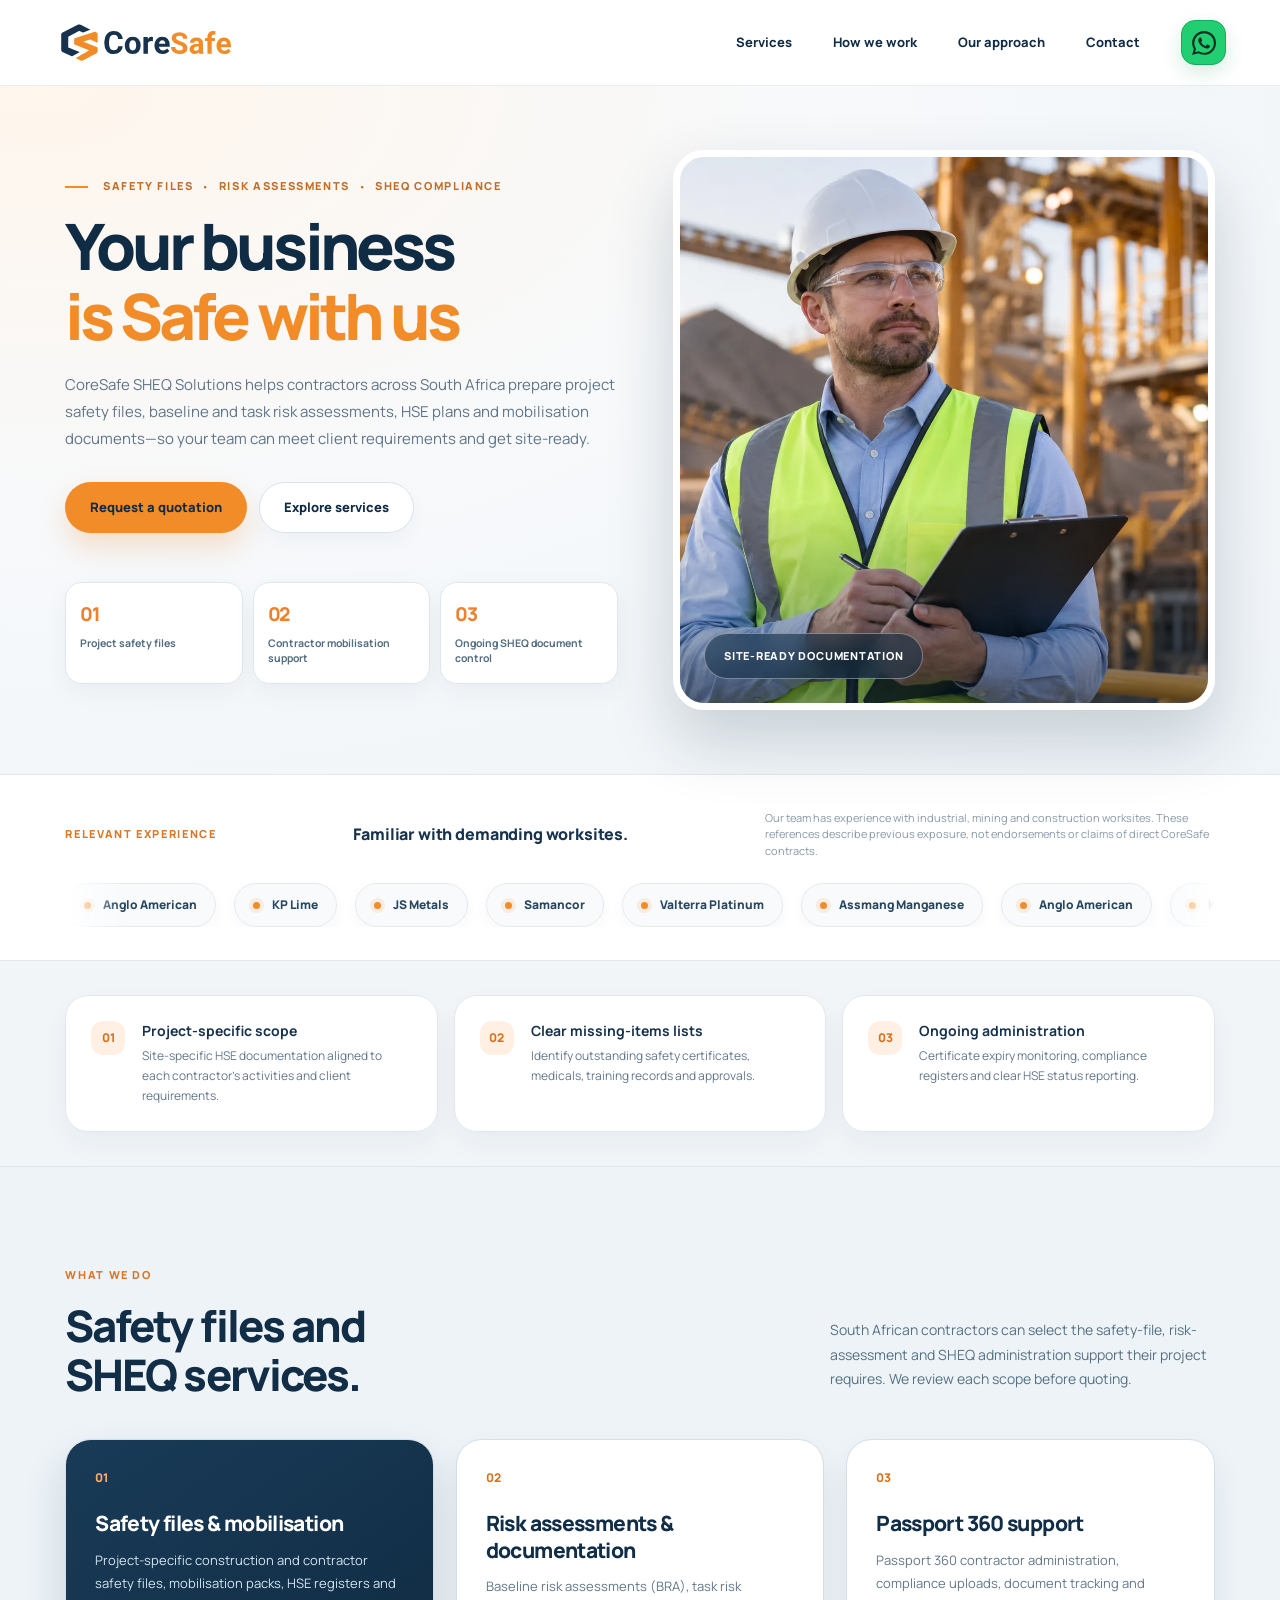
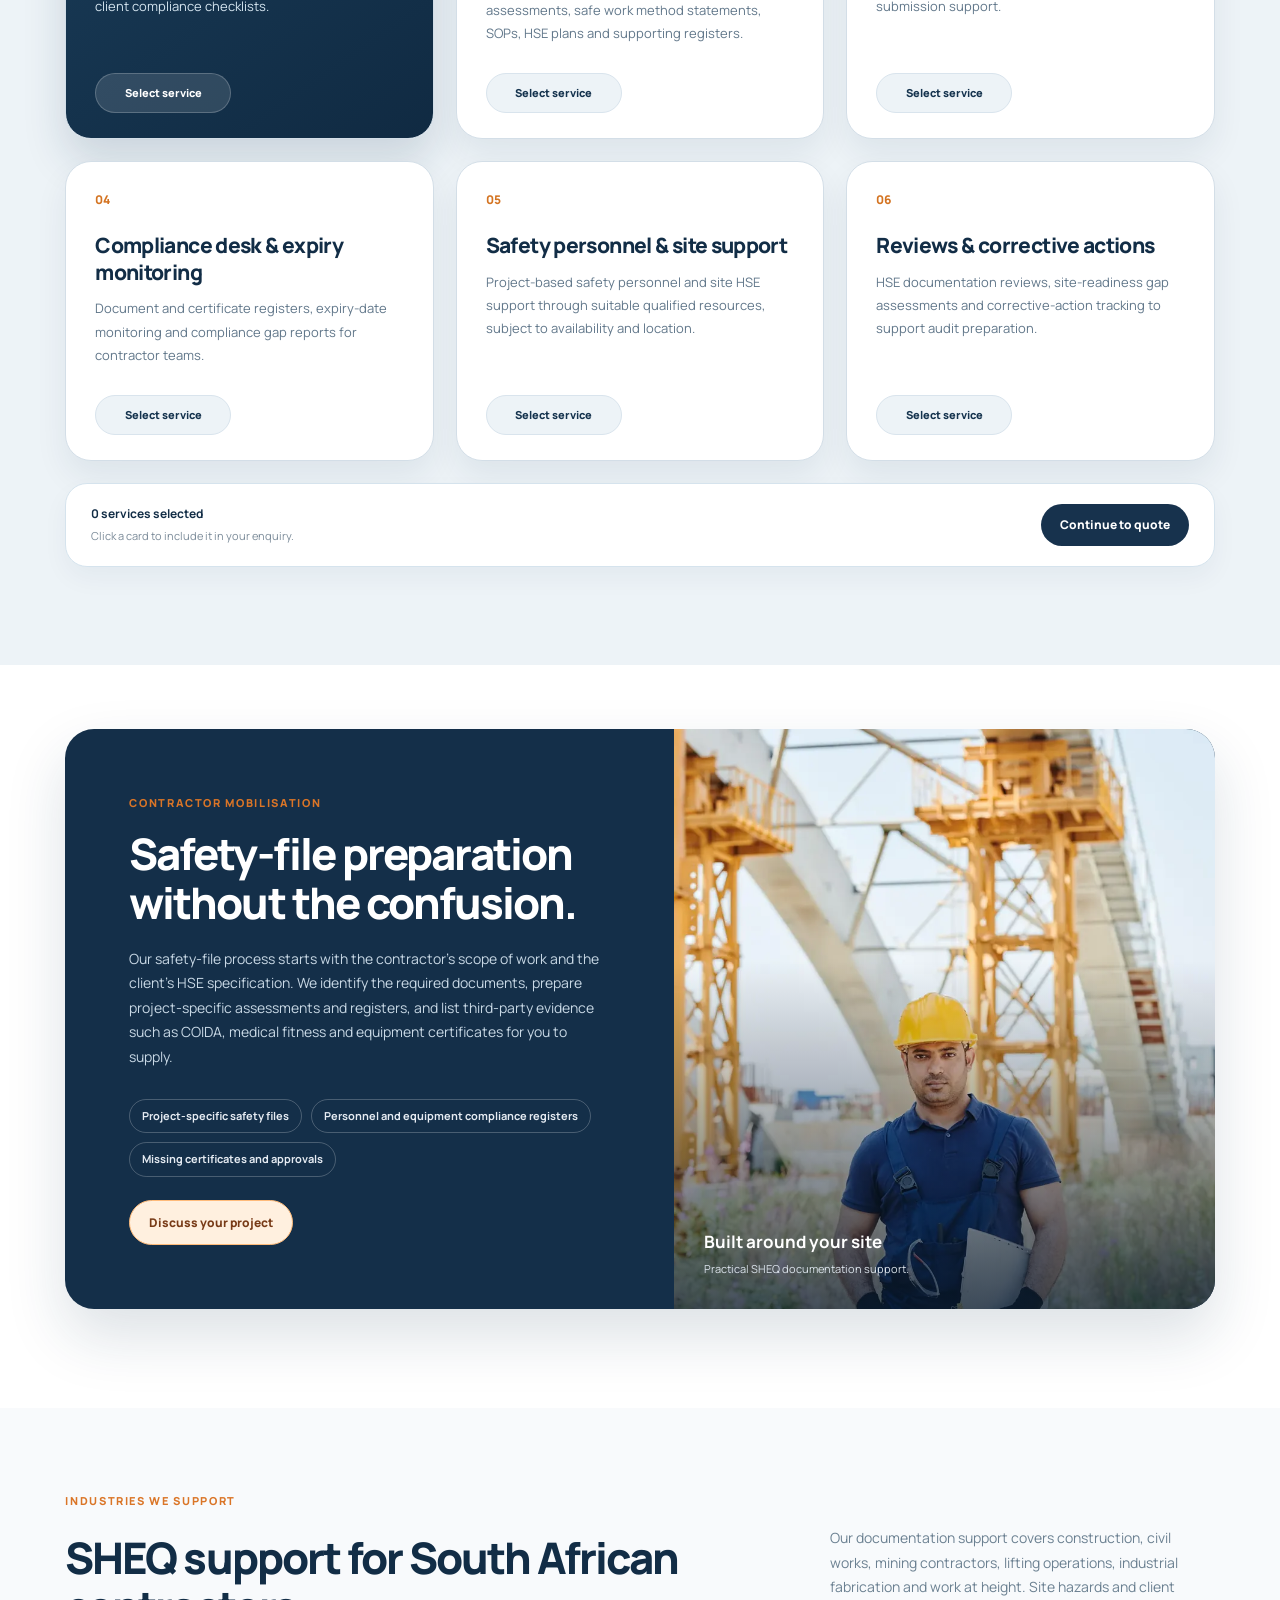
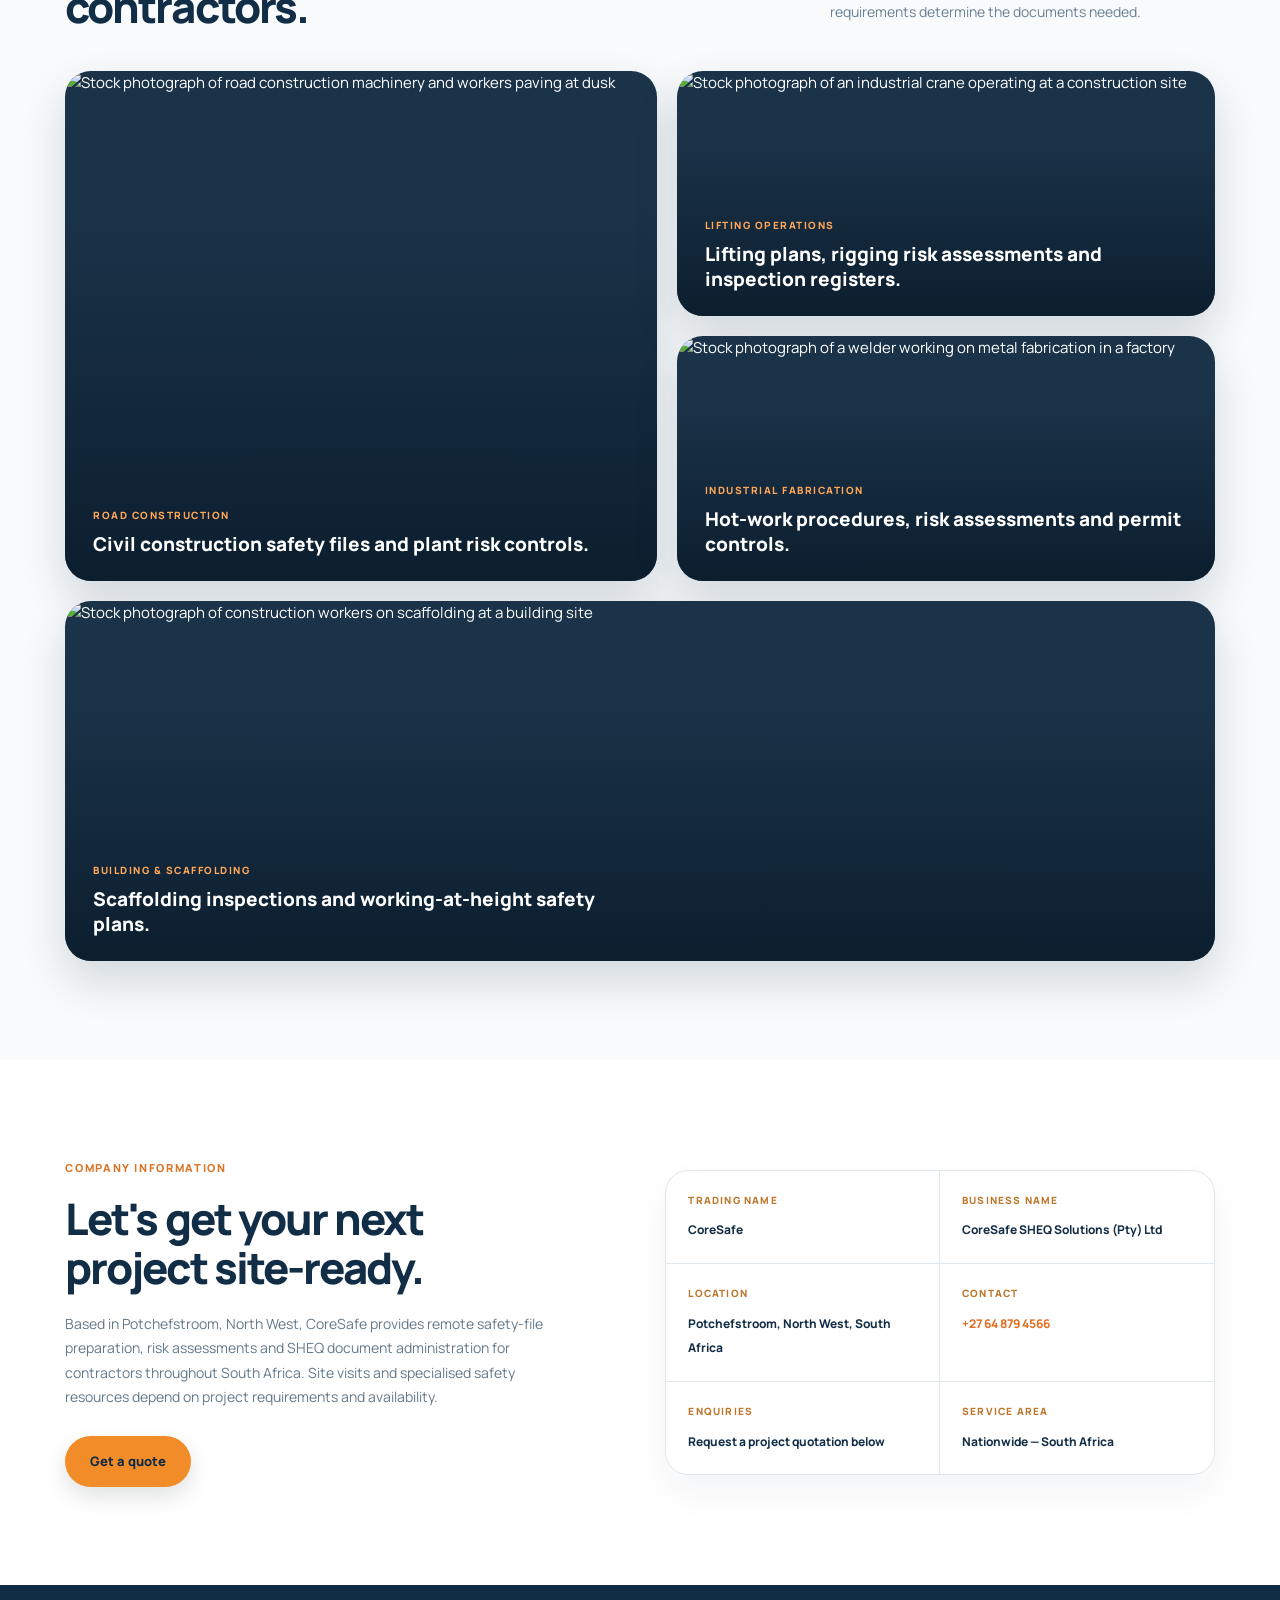
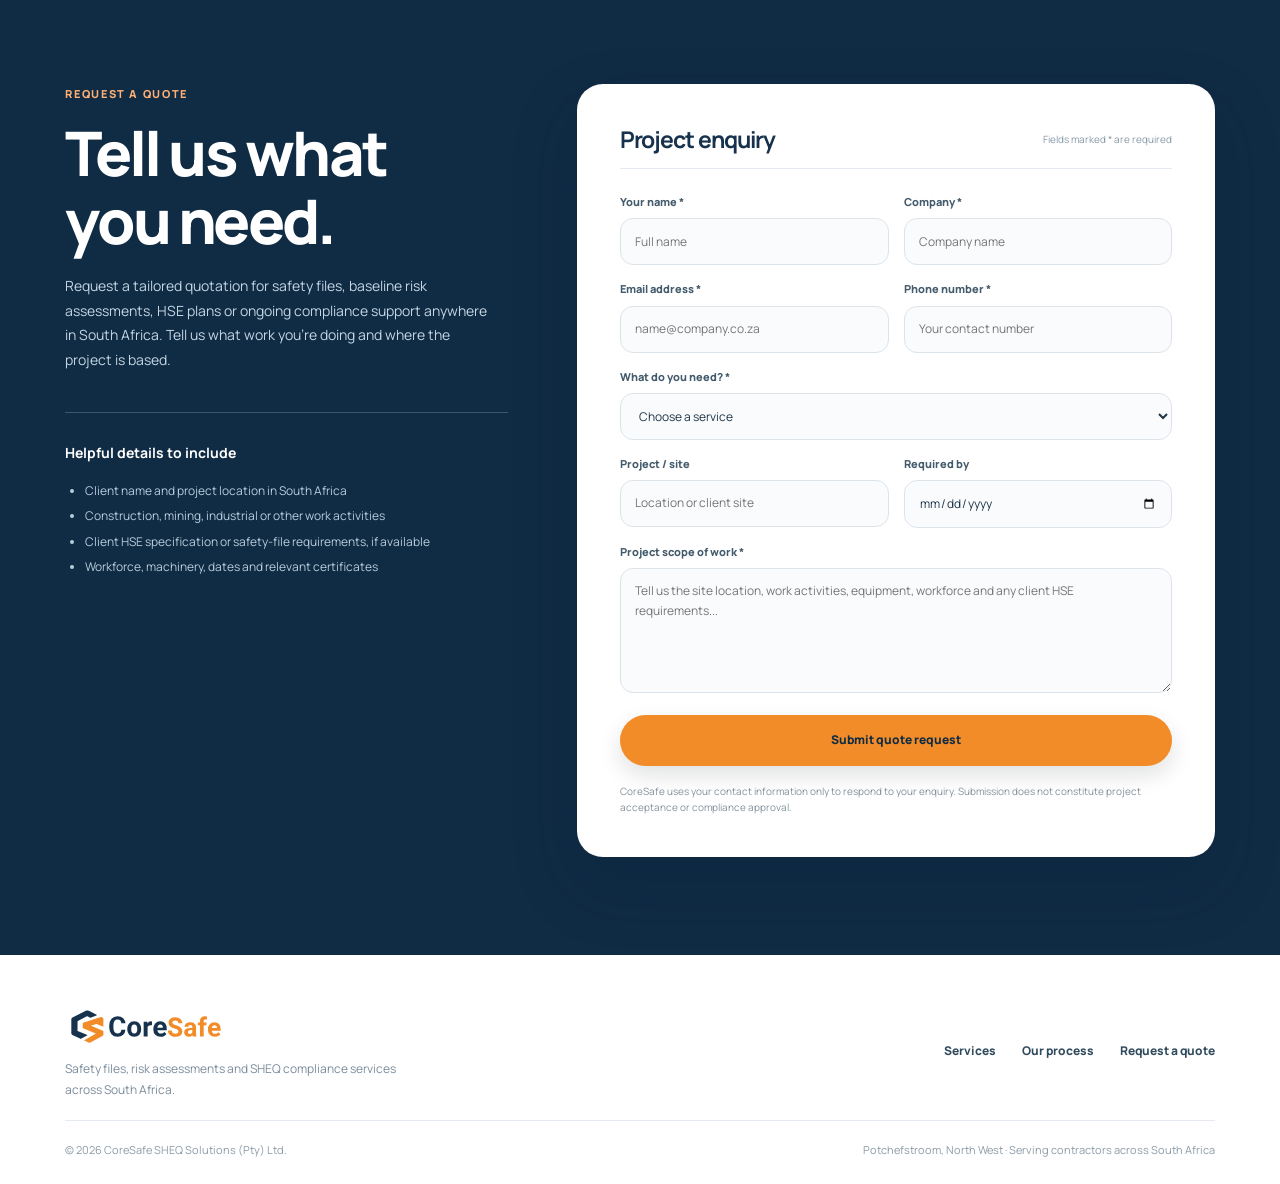
==== CoreSafe_V18_Standalone_Preview.html @ 03adc2f3 "Add files via upload" ====
<!DOCTYPE html>

<html lang="en-ZA">
<head>
<meta charset="utf-8"/>
<meta content="width=device-width,initial-scale=1" name="viewport"/>
<meta content="#112d47" name="theme-color"/>
<meta content="CoreSafe SHEQ Solutions provides safety files, risk assessments, HSE plans, contractor mobilisation and document compliance support across South Africa. Request a quote." name="description"/>
<meta content="website" property="og:type"/>
<meta content="Safety Files &amp; SHEQ Compliance South Africa | CoreSafe" property="og:title"/>
<meta content="Project safety files, risk assessments, method statements and ongoing SHEQ compliance administration for contractors across South Africa." property="og:description"/>
<meta content="https://coresafesa.netlify.app/assets/site-inspection.webp" property="og:image"/>
<title>Safety Files &amp; SHEQ Compliance South Africa | CoreSafe</title>
<link href="https://coresafesa.netlify.app/" rel="canonical"/>
<meta content="index, follow, max-image-preview:large" name="robots"/>
<meta content="https://coresafesa.netlify.app/" property="og:url"/>
<meta content="CoreSafe SHEQ Solutions" property="og:site_name"/>
<meta content="summary_large_image" name="twitter:card"/>
<script type="application/ld+json">{"@context":"https://schema.org","@type":"ProfessionalService","@id":"https://coresafesa.netlify.app/#business","name":"CoreSafe SHEQ Solutions (Pty) Ltd","alternateName":"CoreSafe","url":"https://coresafesa.netlify.app/","image":"https://coresafesa.netlify.app/assets/site-inspection.webp","logo":"https://coresafesa.netlify.app/assets/coresafe-logo.svg","telephone":"+27 64 879 4566","description":"South African SHEQ consultancy supporting contractors with project safety files, baseline and task risk assessments, HSE plans, mobilisation documents and ongoing compliance administration.","address":{"@type":"PostalAddress","addressLocality":"Potchefstroom","addressRegion":"North West","addressCountry":"ZA"},"areaServed":{"@type":"Country","name":"South Africa"},"hasOfferCatalog":{"@type":"OfferCatalog","name":"Safety and SHEQ support services","itemListElement":[{"@type":"OfferCatalog","name":"Project safety files and contractor mobilisation"},{"@type":"OfferCatalog","name":"Baseline and task risk assessments and SHEQ documentation"},{"@type":"OfferCatalog","name":"Passport 360 contractor administration"},{"@type":"OfferCatalog","name":"Compliance registers and certificate expiry monitoring"},{"@type":"OfferCatalog","name":"Safety personnel and site support subject to availability"},{"@type":"OfferCatalog","name":"HSE reviews and corrective-action support"}]}}</script>
<link href="[data-uri]" rel="icon"/>
<link href="https://fonts.googleapis.com" rel="preconnect"/>
<link crossorigin="" href="https://fonts.gstatic.com" rel="preconnect"/>
<link href="https://fonts.googleapis.com/css2?family=Manrope:wght@400;500;600;700;800&amp;display=swap" rel="stylesheet"/>
<link as="image" href="[data-uri]" rel="preload" type="image/webp"/>
<style>:root{--navy:#17324d;--deep:#102b44;--ink:#122d46;--orange:#f28c28;--bright:#ff9f45;--light:#f5f7f9;--border:#e0e7ed;--muted:#63778b;--white:#fff;--green:#1bc66e;--radius:18px;--shadow:0 16px 38px rgba(16,43,68,.07)}
*{box-sizing:border-box}html{scroll-behavior:smooth;scroll-padding-top:90px}body{margin:0;background:#eef2f5;color:var(--ink);font:400 15px/1.65 'Manrope','Segoe UI',Arial,sans-serif;-webkit-font-smoothing:antialiased}button,input,select,textarea{font:inherit}a{color:inherit;text-decoration:none}button{cursor:pointer}img{max-width:100%;display:block}h1,h2,h3,p{margin-top:0}h1,h2,h3{letter-spacing:-.045em;line-height:1.13}h2{font-size:clamp(2rem,3.4vw,3.55rem);font-weight:800}p{line-height:1.75}.page-progress{height:3px;background:var(--orange);position:fixed;left:0;top:0;width:0;z-index:300}.skip-link{position:absolute;left:-300px;top:5px;z-index:200;background:white;padding:12px}.skip-link:focus{left:10px}.site-shell{width:min(100%,1690px);margin:auto;background:#fff;min-height:100vh;box-shadow:0 10px 60px #19374a10;overflow:hidden}.topbar{min-height:94px;padding:0 clamp(22px,4.2vw,78px);display:flex;align-items:center;justify-content:space-between;gap:36px;background:#fff;border-bottom:1px solid #e7edf1;position:sticky;top:0;z-index:90;transition:box-shadow .25s}.topbar.scrolled{box-shadow:0 7px 24px #132c3a12}.brand{flex:none;display:inline-flex;align-items:center}.brand img{width:199px;height:auto;max-height:56px;object-fit:contain}.main-nav{display:flex;align-items:center;gap:clamp(16px,2.1vw,36px)}.main-nav>a{font-size:13px;font-weight:750;transition:color .2s;white-space:nowrap}.main-nav>a:not(.nav-quote):not(.nav-whatsapp):hover{color:#dc731d}.main-nav .nav-whatsapp{color:#147f4c}.main-nav .nav-quote{background:var(--deep);color:#fff;padding:12px 18px;border-radius:9px}.main-nav .nav-quote:hover{background:#234963}.nav-toggle{display:none;border:1px solid var(--border);background:#f9fafb;border-radius:9px;width:44px;height:42px;padding:10px;align-items:center;flex-direction:column;justify-content:center;gap:5px}.nav-toggle span{width:20px;height:2px;border-radius:2px;background:var(--deep)}.nav-toggle:focus-visible,.service-card:focus-visible,.photo-card:focus-visible,.button:focus-visible,a:focus-visible{outline:3px solid #ef9a4a;outline-offset:4px}
.eyebrow{font-size:11px;letter-spacing:.15em;text-transform:uppercase;font-weight:800;color:#da7527;margin-bottom:16px}.eyebrow.light{color:#ffb075}.eyebrow .dash{display:inline-block;width:23px;height:2px;background:var(--orange);vertical-align:middle;margin-right:11px}.eyebrow b{font-size:9px;margin:0 5px}.hero{min-height:590px;position:relative;display:flex;align-items:stretch;background:var(--deep);isolation:isolate;overflow:hidden}.hero-photo{position:absolute;inset:0 0 0 39%;background:url('[data-uri]') center 43%/cover no-repeat;z-index:-3;transform:scale(1.035);animation:heroScale 1.3s ease both}.hero-layer{position:absolute;inset:0;z-index:-2;background:linear-gradient(90deg,#0e293f 0%,#0e293f 27%,rgba(15,44,67,.94) 45%,rgba(16,43,68,.60) 65%,rgba(11,31,48,.07) 100%),linear-gradient(0deg,rgba(5,21,34,.34),transparent 38%)}.hero-body{width:min(100%,1500px);padding:clamp(65px,7.5vw,118px) clamp(26px,5.1vw,86px) 56px;position:relative;z-index:1;color:#fff}.hero h1{font-size:clamp(3.1rem,5.15vw,5.9rem);font-weight:800;letter-spacing:-.055em;max-width:900px;line-height:1.09;margin:0 0 21px}.hero h1 em{font-style:normal;color:#ffa454}.hero-description{font-size:clamp(14px,1.12vw,17px);max-width:575px;color:#d9e3ec;line-height:1.8;margin-bottom:28px}.hero-actions{display:flex;flex-wrap:wrap;gap:12px}.button{display:inline-flex;justify-content:center;align-items:center;gap:20px;border-radius:9px;font-size:13px;font-weight:800;min-height:49px;padding:12px 23px;border:1px solid transparent;line-height:1.3;transition:transform .25s,background .25s,box-shadow .25s}.button:hover{transform:translateY(-2px)}.button.orange{background:var(--orange);color:#102b44;box-shadow:0 9px 22px #090d1420}.button.orange:hover{background:#ffa14b}.button.outline{border:1px solid #ffffff6a;color:#fff;background:#ffffff0e}.button.outline:hover{background:#fff2}.hero-facts{display:flex;gap:0;margin-top:clamp(48px,5vw,80px);max-width:715px}.hero-facts>div{display:flex;gap:12px;align-items:center;min-width:0;padding:0 19px 0 0;margin-right:19px;border-right:1px solid #ffffff42}.hero-facts>div:first-child{padding-left:0}.hero-facts>div:last-child{border:0}.hero-facts strong{color:#ffad65;font-size:22px;font-weight:800;letter-spacing:-.07em}.hero-facts span{color:#e1e9f2;font-size:11px;font-weight:700;line-height:1.4}.hero-vertical{position:absolute;right:17px;bottom:20px;writing-mode:vertical-rl;font-size:10px;font-weight:800;letter-spacing:.25em;color:#ffffff90}.hero-vertical span{color:var(--orange)}
.industry-strip{padding:31px clamp(26px,5.1vw,86px) 30px;background:#f9fbfc;border-bottom:1px solid var(--border)}.strip-heading{display:flex;align-items:center;gap:32px;justify-content:space-between}.strip-heading .eyebrow{margin:0;white-space:nowrap}.strip-heading h2{font-size:15px;letter-spacing:-.01em;white-space:nowrap;margin:0;color:#2b465c}.strip-heading p{margin:0;font-size:11px;color:#8898a8;max-width:450px;line-height:1.5}.industry-list{display:flex;gap:14px;align-items:center;justify-content:space-between;flex-wrap:wrap;margin-top:24px}.industry-list span{font-size:12px;font-weight:800;color:#627a90;opacity:.84}.trust-strip{display:grid;grid-template-columns:repeat(3,1fr);border-bottom:1px solid var(--border);background:#fff;padding:31px clamp(26px,5.1vw,86px)}.trust-item{display:flex;gap:17px;padding:9px 25px 9px 0;margin-right:25px;border-right:1px solid var(--border)}.trust-item:last-child{border:0;margin:0}.trust-number{font-size:12px;font-weight:900;color:var(--orange);line-height:1.9}.trust-item strong{font-size:14px;display:block;margin-bottom:5px;color:var(--navy)}.trust-item div>span{display:block;color:var(--muted);font-size:12px;line-height:1.65}
.section{padding:clamp(68px,7.5vw,118px) clamp(26px,5.1vw,86px)}.section-heading{margin-bottom:40px}.section-heading-row{display:flex;align-items:end;justify-content:space-between;gap:35px}.section-heading-row h2{margin:0;max-width:750px}.section-heading-row p{max-width:385px;color:#6b8091;font-size:14px;margin:0 0 7px}.service-grid{display:grid;grid-template-columns:repeat(3,minmax(0,1fr));gap:14px}.service-card{border:1px solid #dfe6ec;background:#fff;border-radius:13px;min-height:270px;padding:25px 28px 20px;text-align:left;display:flex;flex-direction:column;color:var(--ink);transition:border-color .25s,box-shadow .25s,background .25s,transform .25s}.service-card:hover{border-color:#f1b37a;box-shadow:var(--shadow);transform:translateY(-4px)}.service-card.feature{border-top:3px solid var(--orange)}.service-card[aria-pressed="true"]{border:2px solid var(--orange);background:#fffaf6;padding:24px 27px 19px}.card-top{display:flex;align-items:center;justify-content:space-between;font-weight:900;font-size:12px;color:#dd782b;margin-bottom:26px}.card-top .plus{width:26px;height:26px;border-radius:50%;background:#eff3f7;color:#6b8395;text-align:center;font-size:18px;line-height:26px;font-weight:600}.service-card[aria-pressed="true"] .plus{background:var(--orange);color:var(--deep)}.service-card h3{font-size:19px;line-height:1.28;margin:0 0 12px;font-weight:800;letter-spacing:-.03em;max-width:320px}.service-card p{color:#6d8293;font-size:12px;margin:0 0 24px}.card-foot{display:flex;gap:15px;align-items:center;font-size:11px;font-weight:800;color:#db7625;margin-top:auto}.card-foot b{font-size:16px}.service-selection{border:1px solid #e0e7ee;background:#f8fafb;border-radius:12px;padding:18px 22px;margin-top:16px;display:flex;gap:20px;justify-content:space-between;align-items:center}.service-selection>span{display:flex;flex-direction:column;gap:3px}.service-selection strong{font-size:12px}.service-selection small{font-size:11px;color:#7b8b99}.selection-link{font-size:12px;color:var(--navy);font-weight:900;white-space:nowrap}.selection-link span{color:var(--orange);margin-left:8px}
.feature-section{padding-top:12px}.feature-card{display:grid;grid-template-columns:1.06fr .94fr;min-height:510px;background:#142f49;border-radius:16px;overflow:hidden;color:#fff}.feature-copy{padding:clamp(40px,5vw,75px);display:flex;flex-direction:column;justify-content:center}.feature-copy h2{font-size:clamp(29px,3.4vw,48px);margin-bottom:20px;color:white}.feature-copy>p:not(.eyebrow){color:#c8d8e5;max-width:550px;font-size:14px}.feature-points{display:flex;flex-wrap:wrap;gap:9px;margin:16px 0 23px}.feature-points span{border:1px solid #ffffff3a;border-radius:30px;color:#e5ebf2;font-size:11px;font-weight:700;padding:7px 12px}.text-link{display:inline-flex;gap:13px;align-items:center;font-weight:850;font-size:13px;color:#ffb078}.feature-image{position:relative;min-height:455px}.feature-image img{width:100%;height:100%;object-fit:cover;object-position:center 35%;position:absolute;inset:0}.feature-image::after{content:"";position:absolute;inset:40% 0 0;background:linear-gradient(transparent,#081a2fc0)}.image-tag{position:absolute;bottom:29px;left:30px;z-index:1;color:white}.image-tag strong{display:block;font-size:17px}.image-tag small{font-size:11px;color:#dce4ec}
.photo-showcase{padding-top:40px}.photo-grid{display:grid;grid-template-columns:1.45fr 1fr;gap:16px}.photo-card{position:relative;overflow:hidden;border:0;border-radius:13px;height:385px;background:#1b3349;padding:0;display:block;text-align:left;color:white}.photo-card img{width:100%;height:100%;object-fit:cover;transition:transform .6s}.photo-card:nth-child(2) img{object-position:center 22%}.photo-card:hover img{transform:scale(1.055)}.photo-card::after{content:"";position:absolute;inset:30% 0 0;background:linear-gradient(transparent,#0b203dca);pointer-events:none}.photo-card>span{position:absolute;bottom:25px;left:26px;right:25px;z-index:2}.photo-card small{display:block;font-size:10px;letter-spacing:.15em;color:#ffa658;font-weight:900;margin-bottom:8px}.photo-card strong{font-size:19px;line-height:1.3;font-weight:800;max-width:370px;display:block}.details-section{background:#f4f7f9}.details-layout{display:grid;grid-template-columns:1fr 1.05fr;gap:clamp(30px,6vw,110px);align-items:center}.details-layout h2{margin-bottom:20px}.details-layout p:not(.eyebrow){color:#64798a;font-size:14px;max-width:500px;margin-bottom:26px}.details-grid{display:grid;grid-template-columns:repeat(2,minmax(0,1fr));background:white;border:1px solid var(--border);border-radius:13px;overflow:hidden}.details-grid>div{padding:21px 22px;border-bottom:1px solid var(--border);border-right:1px solid var(--border)}.details-grid>div:nth-child(2n){border-right:0}.details-grid>div:nth-last-child(-n+2){border-bottom:0}.details-grid span{display:block;font-size:10px;font-weight:900;letter-spacing:.12em;color:#bd762c;margin-bottom:9px}.details-grid strong,.details-grid a{font-size:12px;font-weight:750;word-break:break-word;line-height:1.55}.details-grid a{color:#e16e20}
.quote-section{background:var(--deep);color:white;padding-top:clamp(75px,7.5vw,116px);padding-bottom:clamp(75px,7.5vw,116px)}.quote-layout{display:grid;grid-template-columns:.82fr 1.18fr;gap:clamp(28px,5.4vw,100px);align-items:start}.quote-copy{position:sticky;top:118px}.quote-copy h2{font-size:clamp(3rem,5.1vw,5rem);line-height:1.1;color:white;margin-bottom:20px}.quote-copy>p:not(.eyebrow){font-size:14px;color:#c4d6e4;max-width:430px}.quote-guide{margin-top:40px;border-top:1px solid #ffffff33;padding-top:28px}.quote-guide strong{font-size:14px}.quote-guide ul{padding-left:20px;color:#b8cddc;font-size:12px;line-height:2.1}.whatsapp-direct{color:#76e3ab;font-size:12px;font-weight:850;display:inline-block;margin-top:24px}.quote-form{background:white;border-radius:15px;padding:clamp(22px,3.3vw,43px);color:var(--navy);box-shadow:0 28px 65px #061e3538}.form-top{display:flex;align-items:center;justify-content:space-between;gap:15px;margin-bottom:24px;border-bottom:1px solid #e4eaf0;padding-bottom:16px}.form-top h3{margin:0;font-size:23px}.form-top span{font-size:10px;color:#8699a7}.form-grid{display:grid;grid-template-columns:repeat(2,minmax(0,1fr));gap:15px}.form-grid label{display:flex;flex-direction:column;gap:7px;min-width:0}.form-grid label.full{grid-column:1/-1}.form-grid label>span{font-size:11px;color:#435b6c;font-weight:800}.form-grid input,.form-grid textarea,.form-grid select{font-size:12px;width:100%;border:1px solid #dce4ea;border-radius:8px;padding:12px 14px;color:#1d3547;background:#fafbfd;outline:none;min-height:47px}.form-grid textarea{resize:vertical}.form-grid :is(input,select,textarea):focus{border-color:#ef9c53;box-shadow:0 0 0 3px #f7d9bd}.form-actions{display:flex;flex-wrap:wrap;gap:10px;margin-top:22px}.form-actions .button{font-size:12px;flex:1}.whatsapp-alt{color:#148b55;border-color:#b5e9ce;background:#effcf5}.whatsapp-alt:hover{background:#dff7eb}.form-fine{color:#82919e;font-size:10px;line-height:1.6;margin:17px 0 0}.form-notice{border-radius:8px;border:1px solid #ead1b0;background:#fff7ed;color:#8a5a22;padding:10px 13px;margin:13px 0 0;font-size:12px}.honeypot{position:absolute!important;left:-9999px!important}.selected-services-visible{padding:12px 15px;border:1px solid #f3d7bc;border-radius:9px;background:#fffbf6;margin-bottom:20px}.selected-services-visible>strong{display:block;font-size:11px;margin-bottom:8px}.chips{display:flex;flex-wrap:wrap;gap:7px}.chip{display:inline-flex;gap:8px;align-items:center;padding:6px 9px;background:#fff;border:1px solid #efd7c1;border-radius:22px;font-size:10px;font-weight:750}.chip button{background:none;border:0;font-size:15px;color:#c67636;padding:0 2px}.footer{display:flex;flex-wrap:wrap;justify-content:space-between;gap:20px;padding:47px clamp(26px,5.1vw,86px) 25px;background:#fff}.footer>div:first-child{max-width:360px}.footer img{width:175px;height:auto}.footer p{color:#7b8b9b;font-size:12px;margin:7px 0 0}.footer-links{display:flex;gap:26px;align-self:center;font-size:12px;font-weight:780;color:#314b5e;flex-wrap:wrap}.footer-links a:hover{color:#de7625}.footer-bottom{flex:0 0 100%;width:100%;display:flex;justify-content:space-between;gap:18px;border-top:1px solid #e5eaf0;padding-top:20px;color:#8c9ba7;font-size:11px}.floating-whatsapp{position:fixed;right:24px;bottom:25px;z-index:80;display:flex;align-items:center;gap:8px;background:#18cb6d;color:#083322;border:2px solid white;box-shadow:0 12px 35px #0003;padding:12px 16px;border-radius:50px;font-size:12px;font-weight:900;transition:transform .2s}.floating-whatsapp:hover{transform:translateY(-4px)}.floating-whatsapp svg{width:19px;height:19px}.photo-dialog{max-width:min(95vw,890px);width:100%;padding:10px;border:0;border-radius:15px;background:#fff;box-shadow:0 25px 95px #0005}.photo-dialog::backdrop{background:#031b2dd9}.photo-dialog img{width:100%;max-height:78vh;object-fit:contain;border-radius:9px}.photo-dialog p{text-align:center;color:#35516b;font-size:13px;font-weight:800;margin:9px}.dialog-close{position:absolute;right:20px;top:20px;border-radius:50%;background:#fff;color:#132f4c;border:0;font-size:24px;width:39px;height:39px;box-shadow:0 4px 12px #0004}.thank-you-page{display:grid;min-height:100vh;place-items:center}.thank-you{background:#fff;border-radius:16px;padding:55px;max-width:650px;box-shadow:var(--shadow)}.thank-you h1{font-size:40px}.thank-you p:not(.eyebrow){color:#63778b}
/* Visible by default: animations cannot hide content when JavaScript is slow. */
@keyframes enterSoft{from{opacity:.72;transform:translateY(19px)}to{opacity:1;transform:translateY(0)}}@keyframes heroScale{from{transform:scale(1.08)}to{transform:scale(1.035)}}[data-reveal].in-view{animation:enterSoft .68s ease-out both}
@media(max-width:1120px){.main-nav{gap:15px}.main-nav>a{font-size:12px}.topbar{padding:0 25px}.brand img{width:168px}.service-card{padding:21px 22px}.service-card[aria-pressed="true"]{padding:20px 21px}.hero-description{max-width:490px}.industry-list{justify-content:start;gap:15px 29px}.strip-heading{flex-wrap:wrap;gap:12px}.strip-heading p{max-width:100%}}
@media(max-width:860px){.topbar{min-height:76px}.nav-toggle{display:flex;margin-left:auto}.main-nav{display:none;position:absolute;top:100%;left:0;right:0;background:white;box-shadow:0 18px 36px #0b2d4b20;padding:17px 24px 24px;flex-direction:column;align-items:stretch;gap:0;max-height:85vh;overflow:auto}.main-nav.open{display:flex}.main-nav>a{padding:13px 4px;border-bottom:1px solid #eef1f4;font-size:13px}.main-nav .nav-quote{text-align:center;margin-top:9px;padding:12px 14px}.hero{min-height:610px}.hero-photo{left:18%;opacity:.7}.hero-layer{background:linear-gradient(90deg,#0e293feb 0%,#0e293fdd 42%,#0d2941a8 80%,#0d294176)}.trust-strip{grid-template-columns:1fr}.trust-item{margin:0;padding:15px 0;border-right:0;border-bottom:1px solid var(--border)}.trust-item:last-child{border-bottom:0}.service-grid{grid-template-columns:repeat(2,minmax(0,1fr))}.feature-card{grid-template-columns:1fr}.feature-image{min-height:450px}.details-layout,.quote-layout{grid-template-columns:1fr}.quote-copy{position:static}.quote-guide{margin-top:25px}.photo-card{height:340px}.hero-facts{max-width:600px}}
@media(max-width:610px){body{background:white}.topbar{padding:0 18px}.brand img{width:166px}.hero{min-height:690px}.hero-photo{left:0;background-position:62% center}.hero-layer{background:linear-gradient(90deg,#0d2944f2,#0e2f4bd2),linear-gradient(0deg,#0a253ce0,transparent)}.hero-body{padding:72px 22px 30px}.hero h1{font-size:clamp(2.8rem,11vw,4.5rem)}.hero-description{max-width:430px}.hero-actions{gap:10px}.hero-actions .button{width:100%}.hero-facts{gap:8px;margin-top:35px;display:grid;grid-template-columns:1fr 1fr 1fr}.hero-facts>div{display:block;margin-right:0;padding-right:8px}.hero-facts strong{display:block}.hero-facts span{font-size:9px;line-height:1.3}.hero-vertical{display:none}.industry-strip{padding:27px 22px}.strip-heading h2{white-space:normal}.industry-list{gap:10px 16px}.industry-list span{font-size:11px}.trust-strip{padding:12px 22px}.section{padding:66px 22px}.section-heading-row{display:block}.section-heading-row p{margin-top:15px}.section-heading{margin-bottom:27px}.service-grid{grid-template-columns:1fr;gap:11px}.service-card{min-height:205px}.card-top{margin-bottom:14px}.service-card h3{font-size:19px}.service-selection{padding:15px;display:block}.selection-link{display:inline-block;margin-top:10px}.feature-section{padding-top:0}.feature-copy{padding:40px 24px}.feature-copy h2{font-size:33px}.feature-image{min-height:370px}.photo-showcase{padding-top:30px}.photo-grid{grid-template-columns:1fr}.photo-card{height:295px}.details-grid{grid-template-columns:1fr}.details-grid>div{border-right:0!important;border-bottom:1px solid var(--border)!important}.details-grid>div:last-child{border-bottom:0!important}.quote-section{padding:66px 17px}.quote-form{padding:24px 19px}.form-grid{grid-template-columns:1fr}.form-grid label.full{grid-column:auto}.form-actions{display:block}.form-actions .button{width:100%;margin:0 0 9px}.footer{padding:45px 22px 25px;display:block}.footer-links{margin:25px 0}.footer-bottom{display:flex;flex-direction:column;gap:5px}.floating-whatsapp{bottom:15px;right:13px;padding:11px 13px}.floating-whatsapp span{display:none}}
@media(prefers-reduced-motion:reduce){*,*::before,*::after{animation-duration:.01ms!important;animation-iteration-count:1!important;scroll-behavior:auto!important;transition-duration:.01ms!important}}


/* CORESAFE V12 — MERCOR-INSPIRED, AIRY, INTERACTIVE FINISH */
:root{--radius:26px;--shadow:0 20px 48px rgba(15,39,59,.11)}
body{background:#f0f3f6}
.site-shell{max-width:1800px}
.topbar{min-height:86px;box-shadow:none}
.main-nav{gap:clamp(15px,2.2vw,32px)}
.main-nav .nav-quote{background:var(--orange);color:var(--deep);border-radius:999px;padding:13px 22px;font-weight:850}
.main-nav .nav-quote:hover{background:#ffac5a}
.main-nav .nav-whatsapp{background:#e5faee;color:#117b4a;border:1px solid #c5ebd5;padding:11px 17px;border-radius:999px}
.main-nav .nav-whatsapp:hover{background:#ceefdd}
.button{border-radius:999px;padding:13px 24px;gap:11px;min-height:51px}
.button.orange{background:var(--orange)}
.hero{min-height:auto;display:grid;grid-template-columns:minmax(0,1.01fr) minmax(0,.99fr);align-items:stretch;isolation:auto;padding:clamp(46px,5vw,82px) clamp(26px,5.1vw,86px);gap:clamp(25px,4.3vw,70px);background:radial-gradient(ellipse at 3% 0%,#fff6ec 0%,#f7f9fb 45%,#eff4f8 100%);overflow:visible}
.hero-body{padding:clamp(16px,2vw,36px) 0;display:flex;flex-direction:column;justify-content:center;width:100%;color:var(--navy)}
.hero .eyebrow.light{color:#c36c25}
.hero h1{color:var(--deep);font-size:clamp(3.0rem,5vw,5.1rem);max-width:810px;letter-spacing:-.062em}
.hero h1 em{color:#e67b24}
.hero-description{color:#5f7588;max-width:590px;font-size:clamp(15px,1.08vw,17px);margin-bottom:30px}
.hero .button.outline{color:var(--deep);background:#fff;border:1px solid #d8e2ea;box-shadow:0 8px 20px rgba(14,40,65,.04)}
.hero .button.outline:hover{background:#edf4fa}
.hero-facts{display:grid;grid-template-columns:repeat(3,minmax(0,1fr));gap:10px;margin-top:49px;max-width:800px}
.hero-facts>div{margin:0;padding:16px 14px!important;display:flex;align-items:flex-start;flex-direction:column;gap:5px;background:#fff;border:1px solid #dfe7ee!important;border-radius:17px;box-shadow:0 8px 24px rgba(14,40,65,.05);transition:transform .28s,box-shadow .28s}
.hero-facts>div:hover{transform:translateY(-4px);box-shadow:0 13px 29px rgba(14,40,65,.1)}
.hero-facts strong{color:#ed812d;font-size:19px}
.hero-facts span{color:#536d80;font-size:10.5px;line-height:1.5}
.hero-photo{position:relative;inset:auto;z-index:auto;min-height:540px;background:url('[data-uri]') 50% center/cover no-repeat;transform:none;border-radius:31px;border:7px solid #fff;box-shadow:0 30px 67px rgba(13,39,59,.19);animation:none;overflow:hidden}
.hero-photo::before{content:'';position:absolute;inset:0;background:linear-gradient(0deg,rgba(11,37,57,.44),transparent 37%)}
.hero-photo::after{content:'SITE-READY DOCUMENTATION';position:absolute;left:24px;bottom:24px;padding:13px 19px;border:1px solid #ffffff5d;border-radius:999px;color:#fff;font-weight:850;font-size:11px;letter-spacing:.07em;background:rgba(15,43,65,.57);backdrop-filter:blur(8px)}
.industry-strip{padding:35px clamp(26px,5.1vw,86px) 33px;background:#fff;border-top:1px solid #e2e8ee}
.strip-heading h2{color:var(--navy);font-size:16px}
.strip-heading .eyebrow{color:#db7626}
.industry-list{margin-top:24px;display:block;overflow:hidden;position:relative;mask-image:linear-gradient(90deg,transparent,#000 5%,#000 95%,transparent)}
.industry-marquee{width:max-content;display:flex;gap:18px;animation:credibilityGlide 34s linear infinite;align-items:center}
.industry-list:hover .industry-marquee{animation-play-state:paused}
.industry-track{display:flex;gap:18px;flex-shrink:0}
.industry-name{display:inline-flex;align-items:center;gap:12px;white-space:nowrap;border:1px solid #e5eaf0;border-radius:999px;background:#f8fafc;color:#27465f!important;opacity:1!important;padding:11px 18px;font-size:12px;font-weight:850;box-shadow:0 5px 15px #0b2c4109}
.industry-name:before{content:'';height:7px;width:7px;background:#f28c28;border-radius:50%;flex:none;box-shadow:0 0 0 4px #f28c2822}
@keyframes credibilityGlide{to{transform:translateX(calc(-50% - 9px))}}
.trust-strip{gap:16px;padding:34px clamp(26px,5.1vw,86px);background:#f1f5f8;border-bottom:1px solid #dde6ed}
.trust-item,.trust-item:last-child{margin:0;border:1px solid #dfe8ef;border-radius:23px;background:#fff;padding:25px 25px;box-shadow:0 12px 28px rgba(17,44,70,.045);transition:transform .3s,box-shadow .3s}
.trust-item:hover{transform:translateY(-6px);box-shadow:0 19px 35px rgba(17,44,70,.095)}
.trust-number{display:grid;place-items:center;flex:none;width:34px;height:34px;border-radius:12px;background:#fff0e3;color:#d9711d;font-weight:900;line-height:1}
.trust-item strong{font-size:14px;line-height:1.45}
.section{padding-top:clamp(78px,7.7vw,126px);padding-bottom:clamp(78px,7.7vw,126px)}
.services-section{background:#edf3f7}
.services-section .section-heading-row p{color:#567184}
.service-grid{gap:22px}
.service-card{min-height:300px;border:1px solid #d3dee7;border-radius:26px;background:#fff;box-shadow:0 16px 33px rgba(16,47,70,.07);padding:28px 29px 25px;transition:transform .3s,box-shadow .3s,border-color .3s,background .3s}
.service-card.feature{border-top:1px solid #d3dee7;background:linear-gradient(145deg,#193b57,#102a42);color:white;box-shadow:0 22px 43px #12365228}
.service-card.feature .card-top{color:#ffad65}
.service-card.feature h3{color:#fff}
.service-card.feature p{color:#d4e4ef}
.service-card:hover{transform:translateY(-8px);border-color:#f5ad72;box-shadow:0 26px 47px rgba(16,47,70,.16)}
.service-card[aria-pressed=true]{border:2px solid var(--orange);padding:27px 28px 24px;background:#fff6ec;box-shadow:0 22px 48px rgba(206,112,31,.14)}
.service-card.feature[aria-pressed=true]{color:var(--navy)}
.service-card.feature[aria-pressed=true] h3{color:var(--navy)}
.service-card.feature[aria-pressed=true] p{color:#5c7082}
.service-card h3{font-size:21px;max-width:none}
.service-card p{font-size:13px;line-height:1.78;color:#61778a}
.card-top{margin-bottom:22px;font-size:12px;color:#d47422}
.card-foot{display:inline-flex;align-items:center;width:max-content;min-width:136px;justify-content:center;background:#edf3f7;color:#15334e;border:1px solid #d9e4ed;border-radius:999px;padding:10px 17px;font-size:11px;font-weight:850;transition:background .2s,color .2s}
.service-card:hover .card-foot{background:#17324d;color:#fff}
.service-card.feature .card-foot{background:#ffffff20;color:#fff;border-color:#ffffff35}
.service-card[aria-pressed=true] .card-foot{background:#f28c28;color:#142e44;border-color:#f28c28}
.service-selection{border:1px solid #d5e3ed;border-radius:22px;background:#fff;padding:20px 25px;box-shadow:0 11px 26px #17324d0c;margin-top:22px}
.selection-link{display:inline-flex;background:var(--navy);color:#fff;padding:11px 19px;border-radius:999px}
.feature-section{padding-top:64px;background:#fff}
.feature-card{border-radius:29px;box-shadow:0 27px 60px #15385226}
.feature-image{overflow:hidden}
.feature-image img{transition:transform .9s cubic-bezier(.2,.7,.2,1)}
.feature-card:hover .feature-image img{transform:scale(1.035)}
.text-link{width:max-content;display:inline-flex;background:#fff0df;border:1px solid #ffbb7a;border-radius:999px;padding:12px 19px;color:#783b17;font-size:12px}
.photo-showcase{background:#f8fafc;padding-top:83px}
.photo-grid{gap:23px}
.photo-card{height:415px;border-radius:26px;box-shadow:0 22px 44px #0f344721;transition:transform .3s,box-shadow .3s}
.photo-card:hover{transform:translateY(-5px);box-shadow:0 32px 60px #0f34473a}
.photo-card img{object-position:center center!important}
.photo-disclaimer{font-size:11px;color:#8596a2;margin:16px 4px 0}
.details-section{background:#fff}
.details-grid{border-radius:23px;box-shadow:0 17px 38px #12314f0d}
.quote-section{border-radius:0}.quote-form{border-radius:26px}
.quote-copy h2{font-size:clamp(3rem,4.8vw,5.2rem)}
.form-grid input,.form-grid textarea,.form-grid select{border-radius:13px}
.main-nav a,.service-card,.photo-card{will-change:auto}
/* Animations are added only to in-view items; default rendering always remains visible. */
[data-reveal].in-view{animation:revealUp .85s cubic-bezier(.2,.7,.2,1) both;animation-delay:var(--stagger,0ms)}
[data-reveal="left"].in-view{animation-name:revealFromLeft}
[data-reveal="right"].in-view{animation-name:revealFromRight}
[data-reveal="up"].in-view{animation-name:revealUp}
@keyframes revealFromLeft{from{opacity:.42;transform:translateX(-32px)}to{opacity:1;transform:translateX(0)}}
@keyframes revealFromRight{from{opacity:.42;transform:translateX(32px)}to{opacity:1;transform:translateX(0)}}
@keyframes revealUp{from{opacity:.42;transform:translateY(27px)}to{opacity:1;transform:translateY(0)}}
@media(max-width:1100px){.hero{gap:30px}.hero h1{font-size:clamp(3rem,5.1vw,4.2rem)}.hero-photo{min-height:500px}.service-card{padding:24px}.service-card[aria-pressed=true]{padding:23px}.trust-item{padding:20px}.trust-strip{gap:10px}}
@media(max-width:860px){.hero{grid-template-columns:1fr}.hero-photo{min-height:460px;order:2}.hero-body{order:1}.hero h1{font-size:clamp(3rem,7.3vw,4.6rem)}.main-nav .nav-whatsapp{margin-top:8px;text-align:center}.main-nav .nav-quote{margin-top:10px}.trust-strip{grid-template-columns:1fr 1fr}.industry-list{mask-image:none}}
@media(max-width:610px){.hero{display:flex;flex-direction:column;min-height:auto;padding:43px 20px 48px;gap:25px}.hero-body{padding:0}.hero h1{font-size:clamp(2.65rem,10vw,3.75rem)}.hero-description{font-size:14px}.hero-photo{order:2;min-height:330px;border-radius:22px;border-width:5px}.hero-photo::after{left:13px;bottom:13px;font-size:8px;padding:9px 13px}.hero-facts{margin-top:28px;gap:7px;grid-template-columns:repeat(3,minmax(0,1fr))}.hero-facts>div{padding:10px 8px!important;border-radius:12px}.hero-facts strong{font-size:15px}.hero-facts span{font-size:8px}.hero-actions .button{width:100%}.industry-strip{padding:30px 20px}.industry-track{gap:9px}.industry-marquee{gap:9px}.industry-name{font-size:11px;padding:10px 13px}.trust-strip{grid-template-columns:1fr;padding:24px 20px;gap:12px}.trust-item,.trust-item:last-child{padding:19px;border-bottom:1px solid #dfe8ef}.section{padding:69px 20px}.service-grid{gap:14px}.service-card{min-height:232px;border-radius:21px}.service-card h3{font-size:20px}.service-selection{display:flex;align-items:flex-start;flex-direction:column}.selection-link{margin-top:0}.feature-section{padding-top:20px}.feature-card{border-radius:22px}.photo-grid{gap:14px}.photo-card{height:285px;border-radius:22px}.quote-section{padding:70px 17px}.quote-form{border-radius:23px}.form-actions .button{width:100%}}
@media(prefers-reduced-motion:reduce){.industry-marquee{animation:none}.industry-list{overflow:auto}.industry-track[aria-hidden=true]{display:none}[data-reveal].in-view{animation:none!important}}

@media (min-width:861px){.hero-body{order:1}.hero-photo{order:2}}


/* CoreSafe V14 – genuine-stock-photo, single sticky WhatsApp logo edition */
/* overflow:clip prevents an ancestor scroll container from disabling position:sticky. */
.site-shell{overflow:clip}
.topbar{gap:clamp(15px,2.5vw,36px)}
.main-nav{margin-left:auto;gap:clamp(22px,3.4vw,58px)}
.main-nav>a.nav-item{position:relative;display:inline-flex;align-items:center;padding:11px 2px;font-size:13px;color:var(--deep);font-weight:800;transition:color .25s ease}
.main-nav>a.nav-item::after{content:"";position:absolute;bottom:5px;left:1px;right:1px;height:3px;background:var(--orange);border-radius:6px;transform:scaleX(0);transform-origin:left center;transition:transform .3s cubic-bezier(.2,.8,.2,1)}
.main-nav>a.nav-item:hover,.main-nav>a.nav-item:focus-visible{color:#d56f20}
.main-nav>a.nav-item:hover::after,.main-nav>a.nav-item:focus-visible::after{transform:scaleX(1)}
.header-whatsapp{width:45px;height:45px;min-width:45px;display:inline-flex;align-items:center;justify-content:center;background:#22ce72;color:#082f21;border:1px solid #13ad5a;border-radius:14px;box-shadow:0 8px 20px rgba(21,156,82,.17);transition:transform .25s,background .25s,box-shadow .25s}
.header-whatsapp:hover{background:#1ee27a;transform:translateY(-2px);box-shadow:0 11px 24px rgba(21,156,82,.26)}
.header-whatsapp svg{width:24px;height:24px}
.topbar.scrolled{background:rgba(255,255,255,.97);backdrop-filter:blur(14px)}
.topbar.scrolled .header-whatsapp{border-radius:50%;box-shadow:0 9px 22px rgba(21,156,82,.25)}
.hero h1 .hero-navy{color:var(--deep)}
.hero h1 em{color:var(--orange);font-style:italic}
.hero .hero-actions .button{border-radius:999px}
.hero .hero-actions .button.orange{box-shadow:0 14px 29px rgba(235,125,29,.21)}
.photo-grid-four{display:grid;grid-template-columns:1.1fr 1fr;grid-template-rows:repeat(2,245px) 360px;grid-template-areas:"road crane" "road weld" "scaffold scaffold";gap:20px}
.photo-grid-four .photo-card{margin:0;height:100%;min-width:0;min-height:0;border-radius:26px;box-shadow:0 20px 43px rgba(11,42,63,.16);transition:transform .3s,box-shadow .3s}
.photo-grid-four .photo-card:hover{transform:translateY(-5px);box-shadow:0 28px 50px rgba(11,42,63,.25)}
.photo-grid-four .photo-card img{width:100%;height:100%;object-fit:cover}
.photo-grid-four .photo-card:nth-child(1){grid-area:road}
.photo-grid-four .photo-card:nth-child(2){grid-area:crane}
.photo-grid-four .photo-card:nth-child(3){grid-area:weld}
.photo-grid-four .photo-card:nth-child(4){grid-area:scaffold}
.photo-grid-four .photo-card:nth-child(2) img{object-position:center 45%}
.photo-grid-four .photo-card:nth-child(3) img{object-position:center 49%}
.photo-grid-four .photo-card:nth-child(4) img{object-position:center 48%}
.photo-card>span{bottom:25px;left:28px;right:25px}
.photo-card::after{inset:25% 0 0;background:linear-gradient(transparent,rgba(8,26,41,.82))}
.photo-card strong{max-width:530px}
/* Progressive enhancement: elements remain visible if JS does not run; animation starts upon intersection. */
[data-reveal].in-view{animation-duration:1.02s;animation-timing-function:cubic-bezier(.22,.75,.21,1);animation-fill-mode:both;animation-delay:var(--stagger,0ms)}
[data-reveal="left"].in-view{animation-name:cs-slide-left}
[data-reveal="right"].in-view{animation-name:cs-slide-right}
[data-reveal="up"].in-view{animation-name:cs-slide-up}
@keyframes cs-slide-left{from{opacity:0;transform:translateX(-66px)}to{opacity:1;transform:translateX(0)}}
@keyframes cs-slide-right{from{opacity:0;transform:translateX(66px)}to{opacity:1;transform:translateX(0)}}
@keyframes cs-slide-up{from{opacity:0;transform:translateY(48px)}to{opacity:1;transform:translateY(0)}}
.industry-marquee{animation-duration:30s}
@media(max-width:860px){
  .main-nav{margin-left:0;gap:0}
  .topbar{gap:14px}
  .header-whatsapp{margin-left:auto;order:1}
  .nav-toggle{order:2;margin-left:0}
  .main-nav>a.nav-item{padding:13px 5px}
  .main-nav>a.nav-item::after{bottom:5px;right:65%}
  .photo-grid-four{grid-template-columns:1fr 1fr;grid-template-rows:300px 300px;grid-template-areas:"road crane" "weld scaffold";gap:14px}
}
@media(max-width:610px){
  .header-whatsapp{width:42px;height:42px;min-width:42px;border-radius:12px}
  .photo-grid-four{grid-template-columns:1fr;grid-template-rows:none;grid-template-areas:"road" "crane" "weld" "scaffold";gap:16px}
  .photo-grid-four .photo-card{height:315px;border-radius:22px}
}
@media(prefers-reduced-motion:reduce){[data-reveal].in-view{animation:none!important}.main-nav>a.nav-item::after{transition:none!important}.header-whatsapp{transition:none!important}}

/* V16 — restore the V13 typography and the four navigation links.
   V13 and V15 both use Manrope, but V14 increased the nav weight to 800.
   This brings the typography treatment back without changing the layout. */
body,
button,
input,
select,
textarea {font-family:'Manrope','Segoe UI',Arial,sans-serif}
.main-nav {gap:clamp(12px,1.8vw,30px)}
.main-nav > a.nav-item {
  font-family:'Manrope','Segoe UI',Arial,sans-serif;
  font-weight:750;
  font-size:13px;
  letter-spacing:0;
  line-height:1.5;
  padding:11px 9px;
  border-radius:12px;
  transition:color .25s ease,background-color .25s ease;
}
.main-nav > a.nav-item:hover,
.main-nav > a.nav-item:focus-visible {background:#fff3e8;color:#ca691b}
.main-nav > a.nav-item::after {left:9px;right:9px;bottom:7px;height:2px}
@media(max-width:1120px){
  .main-nav {gap:clamp(4px,1.1vw,18px)}
  .main-nav>a.nav-item {padding-inline:7px;font-size:12px}
  .main-nav>a.nav-item::after {left:7px;right:7px}
}
@media(max-width:860px){
  .main-nav {gap:0}
  .main-nav > a.nav-item {display:flex;width:100%;padding:14px 12px;font-size:13px;border-radius:9px}
  .main-nav>a.nav-item::after {left:12px;right:auto;width:clamp(62px,20%,112px);bottom:9px}
}


/* V17 — only the WhatsApp control follows the viewer; header scrolls normally. */
.topbar { position: relative; top: auto; }
.header-whatsapp.is-pinned {
  position: fixed;
  top: 16px;
  right: clamp(16px, 2.7vw, 48px);
  z-index: 200;
  margin: 0;
  border-radius: 50%;
  box-shadow: 0 12px 28px rgba(21, 156, 82, .28);
}
/* The second hero line retains its colour but exactly matches the first line's type style. */
.hero h1 em {
  font-family: inherit;
  font-size: inherit;
  font-weight: inherit;
  font-style: normal;
  letter-spacing: inherit;
  text-transform: inherit;
  line-height: inherit;
}
@media(max-width:860px) {
  .header-whatsapp.is-pinned { top: 12px; right: 14px; }
}

/* Prevent the scrolled-header backdrop filter from containing the fixed WhatsApp control. */
.topbar.scrolled { backdrop-filter: none; -webkit-backdrop-filter: none; }


/* V18: back to top control; all existing layout and styles remain unchanged. */
.back-to-top{position:fixed;right:24px;bottom:24px;z-index:190;width:54px;height:54px;display:grid;place-items:center;border:0;border-radius:16px;background:#17324D;color:#fff;box-shadow:0 14px 34px rgba(9,35,59,.24);cursor:pointer;transition:background-color .22s ease,transform .22s ease,box-shadow .22s ease}
.back-to-top[hidden]{display:none!important}
.back-to-top:hover{background:#F28C28;transform:translateY(-3px);box-shadow:0 16px 36px rgba(242,140,40,.27)}
.back-to-top:focus-visible{outline:3px solid #F28C28;outline-offset:4px}
.back-to-top svg{width:22px;height:22px}
@media(max-width:610px){.back-to-top{right:15px;bottom:16px;width:48px;height:48px;border-radius:14px}}
@media(prefers-reduced-motion:reduce){.back-to-top{transition:none}}
</style>
<script>document.addEventListener("DOMContentLoaded", function(){
(()=>{'use strict';
const $=(sel)=>document.querySelector(sel);
const nav=$('#main-nav'), toggle=$('#nav-toggle');
function menu(open){if(!nav||!toggle)return;nav.classList.toggle('open',open);toggle.setAttribute('aria-expanded',String(open));toggle.setAttribute('aria-label',open?'Close navigation menu':'Open navigation menu');}
toggle?.addEventListener('click',()=>menu(toggle.getAttribute('aria-expanded')!=='true'));
nav?.querySelectorAll('a').forEach(a=>a.addEventListener('click',()=>menu(false)));
document.addEventListener('keydown',e=>{if(e.key==='Escape'){menu(false);const dlg=$('#photo-dialog');if(dlg?.open)dlg.close();}});
window.addEventListener('resize',()=>{if(innerWidth>860)menu(false)});
const selected=new Set(),cards=[...document.querySelectorAll('.service-card')],count=$('#selected-count'),message=$('#selected-message'),hidden=$('#selected-services'),selectedBox=$('#selected-services-visible'),chips=$('#selected-chips'),select=$('#primary-service');
function waUrl(text){return 'https://wa.me/27648794566?text='+encodeURIComponent(text)}
function render(){const values=[...selected];cards.forEach(c=>{const on=selected.has(c.dataset.service);c.setAttribute('aria-pressed',String(on));const t=c.querySelector('.card-foot');if(t)t.textContent=on?'Selected': 'Select service';});if(count)count.textContent=`${values.length} service${values.length===1?'':'s'} selected`;if(message)message.textContent=values.length?'Included in your enquiry below.':'Click a card to include it in your enquiry.';if(hidden)hidden.value=values.join('; ');if(selectedBox)selectedBox.hidden=values.length===0;if(chips){chips.replaceChildren();values.forEach(v=>{const c=document.createElement('span');c.className='chip';c.append(document.createTextNode(v));const b=document.createElement('button');b.type='button';b.textContent='×';b.setAttribute('aria-label','Remove '+v);b.addEventListener('click',()=>{selected.delete(v);render()});c.append(b);chips.append(c);});}
 if(select){if(values.length&&(!select.value||select.dataset.auto==='yes')){select.value=values[0];select.dataset.auto='yes'}else if(!values.length&&select.dataset.auto==='yes'){select.value='';select.dataset.auto='no'}};
 const msg=values.length?`Hi CoreSafe, I would like a quotation for: ${values.join(', ')}.`:'Hi CoreSafe, I would like a quotation for safety compliance services.';document.querySelectorAll('[data-whatsapp]').forEach(a=>{a.href=waUrl(msg)});
}
cards.forEach(c=>c.addEventListener('click',()=>{const v=c.dataset.service;selected.has(v)?selected.delete(v):selected.add(v);render()}));select?.addEventListener('change',()=>{select.dataset.auto='no'});render();
const dialog=$('#photo-dialog');document.querySelectorAll('[data-photo]').forEach(btn=>btn.addEventListener('click',()=>{if(!dialog?.showModal)return;const img=$('#dialog-image');img.src=btn.dataset.photo;img.alt=btn.dataset.caption||'CoreSafe project photo';$('#dialog-caption').textContent=btn.dataset.caption||'';dialog.showModal();}));dialog?.addEventListener('click',e=>{if(e.target===dialog)dialog.close()});
const form=$('#quote-form'),formNotice=$('#form-notice');function formMsg(){const d=new FormData(form);const list=[`Hi CoreSafe, please quote me for the following:`,`Name: ${d.get('name')||'Not supplied'}`,`Company: ${d.get('company')||'Not supplied'}`,`Phone: ${d.get('phone')||'Not supplied'}`,`Email: ${d.get('email')||'Not supplied'}`,`Services: ${d.get('selected-services')||d.get('service')||'Not selected'}`,`Main service: ${d.get('service')||'Not selected'}`,`Site: ${d.get('site')||'Not supplied'}`,`Needed by: ${d.get('required-date')||'Not specified'}`,`Scope: ${d.get('scope')||'Not supplied'}`];return list.join('\n')}

form?.addEventListener('submit',e=>{if(location.protocol==='file:'){e.preventDefault();formNotice.hidden=false;formNotice.textContent='This is a local preview. The quote form will submit once the site is deployed to Netlify. To test form delivery, deploy to Netlify and submit a test enquiry.';formNotice.scrollIntoView({behavior:'smooth',block:'nearest'});}});
$('#year').textContent=new Date().getFullYear();
$('#back-to-top')?.addEventListener('click',()=>window.scrollTo({top:0,behavior:window.matchMedia('(prefers-reduced-motion: reduce)').matches?'auto':'smooth'}));
let ticking=false;function scrollInfo(){const max=document.documentElement.scrollHeight-innerHeight;if($('#page-progress'))$('#page-progress').style.width=(max>0?Math.max(0,Math.min(100,scrollY/max*100)):0)+'%';$('#site-header').classList.toggle('scrolled',scrollY>14);const wa=$('.header-whatsapp');if(wa)wa.classList.toggle('is-pinned',scrollY>90);const backToTop=$('#back-to-top');if(backToTop)backToTop.hidden=scrollY<420;ticking=false}addEventListener('scroll',()=>{if(!ticking){ticking=true;requestAnimationFrame(scrollInfo)}},{passive:true});scrollInfo();
if('IntersectionObserver' in window&&!(window.matchMedia&&window.matchMedia('(prefers-reduced-motion: reduce)').matches)){const ob=new IntersectionObserver(entries=>{entries.forEach(entry=>{if(entry.isIntersecting){entry.target.classList.add('in-view');ob.unobserve(entry.target)}})},{threshold:.08,rootMargin:'0px 0px -22px 0px'});document.querySelectorAll('[data-reveal]').forEach(e=>ob.observe(e));}
})();

});</script>
</head>
<body>
<div aria-hidden="true" class="page-progress" id="page-progress"></div>
<a class="skip-link" href="#main">Skip to content</a>
<div class="site-shell" id="top">
<header class="topbar" id="site-header">
<a aria-label="CoreSafe home" class="brand" href="#top"><img alt="CoreSafe" height="58" src="[data-uri]" width="205"/></a>
<button aria-controls="main-nav" aria-expanded="false" aria-label="Open navigation menu" class="nav-toggle" id="nav-toggle" type="button"><span></span><span></span><span></span></button>
<nav aria-label="Primary navigation" class="main-nav" id="main-nav"><a class="nav-item" href="#services">Services</a><a class="nav-item" href="#approach">How we work</a><a class="nav-item" href="#work">Our approach</a><a class="nav-item" href="#details">Contact</a></nav><a aria-label="WhatsApp CoreSafe" class="header-whatsapp" data-whatsapp="" href="https://wa.me/27648794566?text=Hi%20CoreSafe%2C%20I%20would%20like%20to%20request%20a%20quotation." rel="noopener noreferrer" target="_blank" title="WhatsApp CoreSafe"><svg aria-hidden="true" focusable="false" height="23" viewbox="0 0 24 24" width="23"><path d="M20.52 3.48A11.85 11.85 0 0 0 12.07 0C5.5 0 .15 5.34.15 11.93c0 2.08.55 4.14 1.61 5.96L.04 24l6.27-1.64a11.91 11.91 0 0 0 5.75 1.47h.01c6.58 0 11.93-5.34 11.93-11.92 0-3.2-1.24-6.2-3.48-8.43ZM12.07 21.8c-1.75 0-3.47-.47-4.96-1.35l-.36-.21-3.7.97.99-3.6-.24-.37a9.83 9.83 0 0 1-1.52-5.31 9.8 9.8 0 0 1 9.8-9.8 9.8 9.8 0 0 1 6.93 2.87 9.74 9.74 0 0 1 2.87 6.93c0 5.41-4.4 9.86-9.8 9.86Zm5.39-7.37c-.3-.15-1.74-.86-2.01-.97-.27-.1-.46-.15-.66.15-.2.3-.75.97-.92 1.17-.17.2-.35.23-.64.08-.29-.15-1.23-.45-2.33-1.44-.85-.76-1.44-1.72-1.61-2.02-.17-.3-.02-.46.13-.61.14-.13.29-.35.44-.52.15-.18.2-.3.3-.49.1-.2.05-.37-.03-.52l-.9-2.16c-.23-.57-.47-.49-.65-.5h-.55c-.19 0-.51.07-.78.37-.26.3-1.02 1-1.02 2.44s1.05 2.82 1.19 3.01c.15.2 2.04 3.1 4.94 4.35.69.3 1.23.48 1.64.61.68.22 1.3.19 1.79.12.55-.08 1.74-.71 1.99-1.39.24-.69.24-1.27.17-1.4-.07-.12-.27-.2-.57-.34Z" fill="currentColor"></path></svg></a>
</header>
<main id="main">
<section aria-labelledby="hero-title" class="hero">
<div aria-label="Safety professional inspecting an industrial worksite" class="hero-photo" data-reveal="right" role="img"></div>
<div class="hero-body">
<p class="eyebrow light" data-reveal="left"><span class="dash"></span> SAFETY FILES <b>•</b> RISK ASSESSMENTS <b>•</b> SHEQ COMPLIANCE</p>
<h1 data-reveal="left" id="hero-title" style="--stagger:90ms"><span class="hero-navy">Your business</span><br/><em>is Safe with us</em></h1>
<p class="hero-description" data-reveal="right" style="--stagger:180ms">CoreSafe SHEQ Solutions helps contractors across South Africa prepare project safety files, baseline and task risk assessments, HSE plans and mobilisation documents—so your team can meet client requirements and get site-ready.</p>
<div class="hero-actions" data-reveal="up" style="--stagger:240ms">
<a class="button orange" href="#quote">Request a quotation </a>
<a class="button outline" href="#services">Explore services </a>
</div>
<div class="hero-facts" data-reveal="up" style="--stagger:280ms"><div><strong>01</strong><span>Project safety files</span></div><div><strong>02</strong><span>Contractor mobilisation support</span></div><div><strong>03</strong><span>Ongoing SHEQ document control</span></div></div>
</div>
</section>
<section aria-labelledby="industry-heading" class="industry-strip">
<div class="strip-heading" data-reveal="up"><p class="eyebrow">Relevant experience</p><h2 id="industry-heading">Familiar with demanding worksites.</h2><p>Our team has experience with industrial, mining and construction worksites. These references describe previous exposure, not endorsements or claims of direct CoreSafe contracts.</p></div>
<div aria-label="Industry organisations associated with previous team experience" class="industry-list"><div aria-label="Selected organisations related to prior team worksite experience" class="industry-marquee"><div class="industry-track"><span class="industry-name">Anglo American</span><span class="industry-name">KP Lime</span><span class="industry-name">JS Metals</span><span class="industry-name">Samancor</span><span class="industry-name">Valterra Platinum</span><span class="industry-name">Assmang Manganese</span></div><div aria-hidden="true" class="industry-track"><span class="industry-name">Anglo American</span><span class="industry-name">KP Lime</span><span class="industry-name">JS Metals</span><span class="industry-name">Samancor</span><span class="industry-name">Valterra Platinum</span><span class="industry-name">Assmang Manganese</span></div></div></div>
</section>
<section aria-label="What to expect from CoreSafe" class="trust-strip">
<div class="trust-item" data-reveal="left"><span class="trust-number">01</span><div><strong>Project-specific scope</strong><span>Site-specific HSE documentation aligned to each contractor’s activities and client requirements.</span></div></div>
<div class="trust-item" data-reveal="up"><span class="trust-number">02</span><div><strong>Clear missing-items lists</strong><span>Identify outstanding safety certificates, medicals, training records and approvals.</span></div></div>
<div class="trust-item" data-reveal="right"><span class="trust-number">03</span><div><strong>Ongoing administration</strong><span>Certificate expiry monitoring, compliance registers and clear HSE status reporting.</span></div></div>
</section>
<section aria-labelledby="services-title" class="section services-section" id="services">
<div class="section-heading" data-reveal="left"><p class="eyebrow">What we do</p><div class="section-heading-row"><h2 id="services-title">Safety files and<br/>SHEQ services.</h2><p>South African contractors can select the safety-file, risk-assessment and SHEQ administration support their project requires. We review each scope before quoting.</p></div></div>
<div class="service-grid" id="service-grid">
<button aria-pressed="false" class="service-card feature" data-reveal="left" data-service="Safety files &amp; mobilisation" style="--stagger:0ms" type="button"><span class="card-top"><span>01</span></span><h3>Safety files &amp; mobilisation</h3><p>Project-specific construction and contractor safety files, mobilisation packs, HSE registers and client compliance checklists.</p><span class="card-foot">Select service</span></button>
<button aria-pressed="false" class="service-card" data-reveal="up" data-service="Risk assessments &amp; SHEQ documents" style="--stagger:90ms" type="button"><span class="card-top"><span>02</span></span><h3>Risk assessments &amp; documentation</h3><p>Baseline risk assessments (BRA), task risk assessments, safe work method statements, SOPs, HSE plans and supporting registers.</p><span class="card-foot">Select service</span></button>
<button aria-pressed="false" class="service-card" data-reveal="right" data-service="Passport 360 support" style="--stagger:180ms" type="button"><span class="card-top"><span>03</span></span><h3>Passport 360 support</h3><p>Passport 360 contractor administration, compliance uploads, document tracking and submission support.</p><span class="card-foot">Select service</span></button>
<button aria-pressed="false" class="service-card" data-reveal="left" data-service="Compliance desk &amp; expiry monitoring" style="--stagger:0ms" type="button"><span class="card-top"><span>04</span></span><h3>Compliance desk &amp; expiry monitoring</h3><p>Document and certificate registers, expiry-date monitoring and compliance gap reports for contractor teams.</p><span class="card-foot">Select service</span></button>
<button aria-pressed="false" class="service-card" data-reveal="up" data-service="Safety personnel &amp; site support" style="--stagger:90ms" type="button"><span class="card-top"><span>05</span></span><h3>Safety personnel &amp; site support</h3><p>Project-based safety personnel and site HSE support through suitable qualified resources, subject to availability and location.</p><span class="card-foot">Select service</span></button>
<button aria-pressed="false" class="service-card" data-reveal="right" data-service="HSE reviews &amp; corrective actions" style="--stagger:180ms" type="button"><span class="card-top"><span>06</span></span><h3>Reviews &amp; corrective actions</h3><p>HSE documentation reviews, site-readiness gap assessments and corrective-action tracking to support audit preparation.</p><span class="card-foot">Select service</span></button>
</div>
<div aria-live="polite" class="service-selection" data-reveal="up" id="service-selection"><span><strong id="selected-count">0 services selected</strong><small id="selected-message">Select the services you need, then use the quotation form below.</small></span><a class="selection-link" href="#quote">Continue to quote </a></div>
</section>
<section aria-labelledby="approach-title" class="section feature-section" id="approach">
<div class="feature-card">
<div class="feature-copy" data-reveal="left"><p class="eyebrow">Contractor mobilisation</p><h2 id="approach-title">Safety-file preparation<br/>without the confusion.</h2><p>Our safety-file process starts with the contractor’s scope of work and the client’s HSE specification. We identify the required documents, prepare project-specific assessments and registers, and list third-party evidence such as COIDA, medical fitness and equipment certificates for you to supply.</p><div class="feature-points"><span>Project-specific safety files</span><span>Personnel and equipment compliance registers</span><span>Missing certificates and approvals</span></div><a class="text-link" href="#quote">Discuss your project </a></div>
<div class="feature-image" data-reveal="right"><img alt="Safety professional wearing a hard hat on an industrial worksite" decoding="async" height="1120" loading="lazy" src="[data-uri]" width="920"/><span class="image-tag"><strong>Built around your site</strong><small>Practical SHEQ documentation support.</small></span></div>
</div>
</section>
<section aria-label="Industry and contracting worksites" aria-labelledby="work-title" class="section photo-showcase" id="work">
<div class="section-heading" data-reveal="left"><p class="eyebrow">Industries we support</p><div class="section-heading-row"><h2 id="work-title">SHEQ support for South African contractors.</h2><p>Our documentation support covers construction, civil works, mining contractors, lifting operations, industrial fabrication and work at height. Site hazards and client requirements determine the documents needed.</p></div></div>
<div class="photo-grid photo-grid-four"><button aria-label="View larger image: Road construction and asphalt paving operations" class="photo-card photo-large" data-caption="Road construction and asphalt paving operations" data-photo="https://images.pexels.com/photos/33189476/pexels-photo-33189476.jpeg?auto=compress&amp;cs=tinysrgb&amp;w=1500" data-reveal="left" style="--stagger:0ms" type="button"><img alt="Stock photograph of road construction machinery and workers paving at dusk" decoding="async" height="1000" loading="lazy" src="https://images.pexels.com/photos/33189476/pexels-photo-33189476.jpeg?auto=compress&amp;cs=tinysrgb&amp;w=1500" width="1500"/><span><small>ROAD CONSTRUCTION</small><strong>Civil construction safety files and plant risk controls.</strong></span></button><button aria-label="View larger image: Industrial crane lifting work" class="photo-card photo-small" data-caption="Industrial crane lifting work" data-photo="https://images.pexels.com/photos/33488902/pexels-photo-33488902.jpeg?auto=compress&amp;cs=tinysrgb&amp;w=1400" data-reveal="right" style="--stagger:110ms" type="button"><img alt="Stock photograph of an industrial crane operating at a construction site" decoding="async" height="1000" loading="lazy" src="https://images.pexels.com/photos/33488902/pexels-photo-33488902.jpeg?auto=compress&amp;cs=tinysrgb&amp;w=1400" width="1500"/><span><small>LIFTING OPERATIONS</small><strong>Lifting plans, rigging risk assessments and inspection registers.</strong></span></button><button aria-label="View larger image: Industrial fabrication and welding activities" class="photo-card photo-small" data-caption="Industrial fabrication and welding activities" data-photo="https://images.pexels.com/photos/35136696/pexels-photo-35136696.jpeg?auto=compress&amp;cs=tinysrgb&amp;w=1400" data-reveal="left" style="--stagger:220ms" type="button"><img alt="Stock photograph of a welder working on metal fabrication in a factory" decoding="async" height="1000" loading="lazy" src="https://images.pexels.com/photos/35136696/pexels-photo-35136696.jpeg?auto=compress&amp;cs=tinysrgb&amp;w=1400" width="1500"/><span><small>INDUSTRIAL FABRICATION</small><strong>Hot-work procedures, risk assessments and permit controls.</strong></span></button><button aria-label="View larger image: Scaffolding and building construction" class="photo-card photo-wide" data-caption="Scaffolding and building construction" data-photo="https://images.pexels.com/photos/33719014/pexels-photo-33719014.jpeg?auto=compress&amp;cs=tinysrgb&amp;w=1400" data-reveal="right" style="--stagger:330ms" type="button"><img alt="Stock photograph of construction workers on scaffolding at a building site" decoding="async" height="1000" loading="lazy" src="https://images.pexels.com/photos/33719014/pexels-photo-33719014.jpeg?auto=compress&amp;cs=tinysrgb&amp;w=1400" width="1500"/><span><small>BUILDING &amp; SCAFFOLDING</small><strong>Scaffolding inspections and working-at-height safety plans.</strong></span></button></div>
</section>
<section aria-labelledby="details-title" class="section details-section" id="details"><div class="details-layout">
<div data-reveal="left"><p class="eyebrow">Company information</p><h2 id="details-title">Let's get your next<br/>project site-ready.</h2><p>Based in Potchefstroom, North West, CoreSafe provides remote safety-file preparation, risk assessments and SHEQ document administration for contractors throughout South Africa. Site visits and specialised safety resources depend on project requirements and availability.</p><a class="button orange" href="#quote">Get a quote </a></div>
<div class="details-grid" data-reveal="right"><div><span>TRADING NAME</span><strong>CoreSafe</strong></div><div><span>BUSINESS NAME</span><strong>CoreSafe SHEQ Solutions (Pty) Ltd</strong></div><div><span>LOCATION</span><strong>Potchefstroom, North West, South Africa</strong></div><div><span>CONTACT</span><a href="tel:+27648794566">+27 64 879 4566</a></div><div><span>ENQUIRIES</span><strong>Request a project quotation below</strong></div><div><span>SERVICE AREA</span><strong>Nationwide — South Africa</strong></div></div>
</div></section>
<section aria-labelledby="quote-title" class="section quote-section" id="quote"><div class="quote-layout">
<div class="quote-copy" data-reveal="left"><p class="eyebrow light">Request a quote</p><h2 id="quote-title">Tell us what<br/>you need.</h2><p>Request a tailored quotation for safety files, baseline risk assessments, HSE plans or ongoing compliance support anywhere in South Africa. Tell us what work you’re doing and where the project is based.</p><div class="quote-guide"><strong>Helpful details to include</strong><ul><li>Client name and project location in South Africa</li><li>Construction, mining, industrial or other work activities</li><li>Client HSE specification or safety-file requirements, if available</li><li>Workforce, machinery, dates and relevant certificates</li></ul></div></div>
<form action="/thank-you.html" class="quote-form" data-netlify="true" data-reveal="right" id="quote-form" method="POST" name="coresafe-quote-request" netlify-honeypot="bot-field">
<input name="form-name" type="hidden" value="coresafe-quote-request"/><input id="selected-services" name="selected-services" type="hidden" value=""/><p class="honeypot"><label>Don't fill this field<input autocomplete="off" name="bot-field" tabindex="-1"/></label></p>
<div class="form-top"><h3>Project enquiry</h3><span>Fields marked * are required</span></div>
<div class="selected-services-visible" hidden="" id="selected-services-visible"><strong>Your selected services</strong><div class="chips" id="selected-chips"></div></div>
<div class="form-grid"><label><span>Your name *</span><input autocomplete="name" name="name" placeholder="Full name" required="" type="text"/></label><label><span>Company *</span><input autocomplete="organization" name="company" placeholder="Company name" required="" type="text"/></label><label><span>Email address *</span><input autocomplete="email" name="email" placeholder="name@company.co.za" required="" type="email"/></label><label><span>Phone number *</span><input autocomplete="tel" name="phone" placeholder="Your contact number" required="" type="tel"/></label><label class="full"><span>What do you need? *</span><select id="primary-service" name="service" required=""><option value="">Choose a service</option><option>Safety files &amp; mobilisation</option><option>Risk assessments &amp; SHEQ documents</option><option>Passport 360 support</option><option>Compliance desk &amp; expiry monitoring</option><option>Safety personnel &amp; site support</option><option>HSE reviews &amp; corrective actions</option><option>Other / Not sure yet</option></select></label><label><span>Project / site</span><input name="site" placeholder="Location or client site"/></label><label><span>Required by</span><input name="required-date" type="date"/></label><label class="full"><span>Project scope of work *</span><textarea name="scope" placeholder="Tell us the site location, work activities, equipment, workforce and any client HSE requirements..." required="" rows="5"></textarea></label></div>
<div class="form-actions"><button class="button orange submit-button" type="submit">Submit quote request </button></div><p aria-live="polite" class="form-notice" hidden="" id="form-notice" role="status"></p><p class="form-fine">CoreSafe uses your contact information only to respond to your enquiry. Submission does not constitute project acceptance or compliance approval.</p>
</form>
</div></section>
</main>
<footer class="footer"><div><img alt="CoreSafe" height="47" src="[data-uri]" width="153"/><p>Safety files, risk assessments and SHEQ compliance services across South Africa.</p></div><div class="footer-links"><a href="#services">Services</a><a href="#approach">Our process</a><a href="#quote">Request a quote</a></div><div class="footer-bottom"><span>© <span id="year">2026</span> CoreSafe SHEQ Solutions (Pty) Ltd.</span><span>Potchefstroom, North West · Serving contractors across South Africa</span></div></footer>
</div>
<button aria-label="Back to top" class="back-to-top" hidden="" id="back-to-top" title="Back to top" type="button">
<svg aria-hidden="true" focusable="false" viewbox="0 0 24 24"><path d="M12 19V5m0 0-6 6m6-6 6 6" fill="none" stroke="currentColor" stroke-linecap="round" stroke-linejoin="round" stroke-width="2.5"></path></svg>
</button>
<dialog aria-label="Expanded CoreSafe site photo" class="photo-dialog" id="photo-dialog"><form method="dialog"><button aria-label="Close photo" class="dialog-close">×</button></form><img alt="" id="dialog-image"/><p id="dialog-caption"></p></dialog>
</body></html>
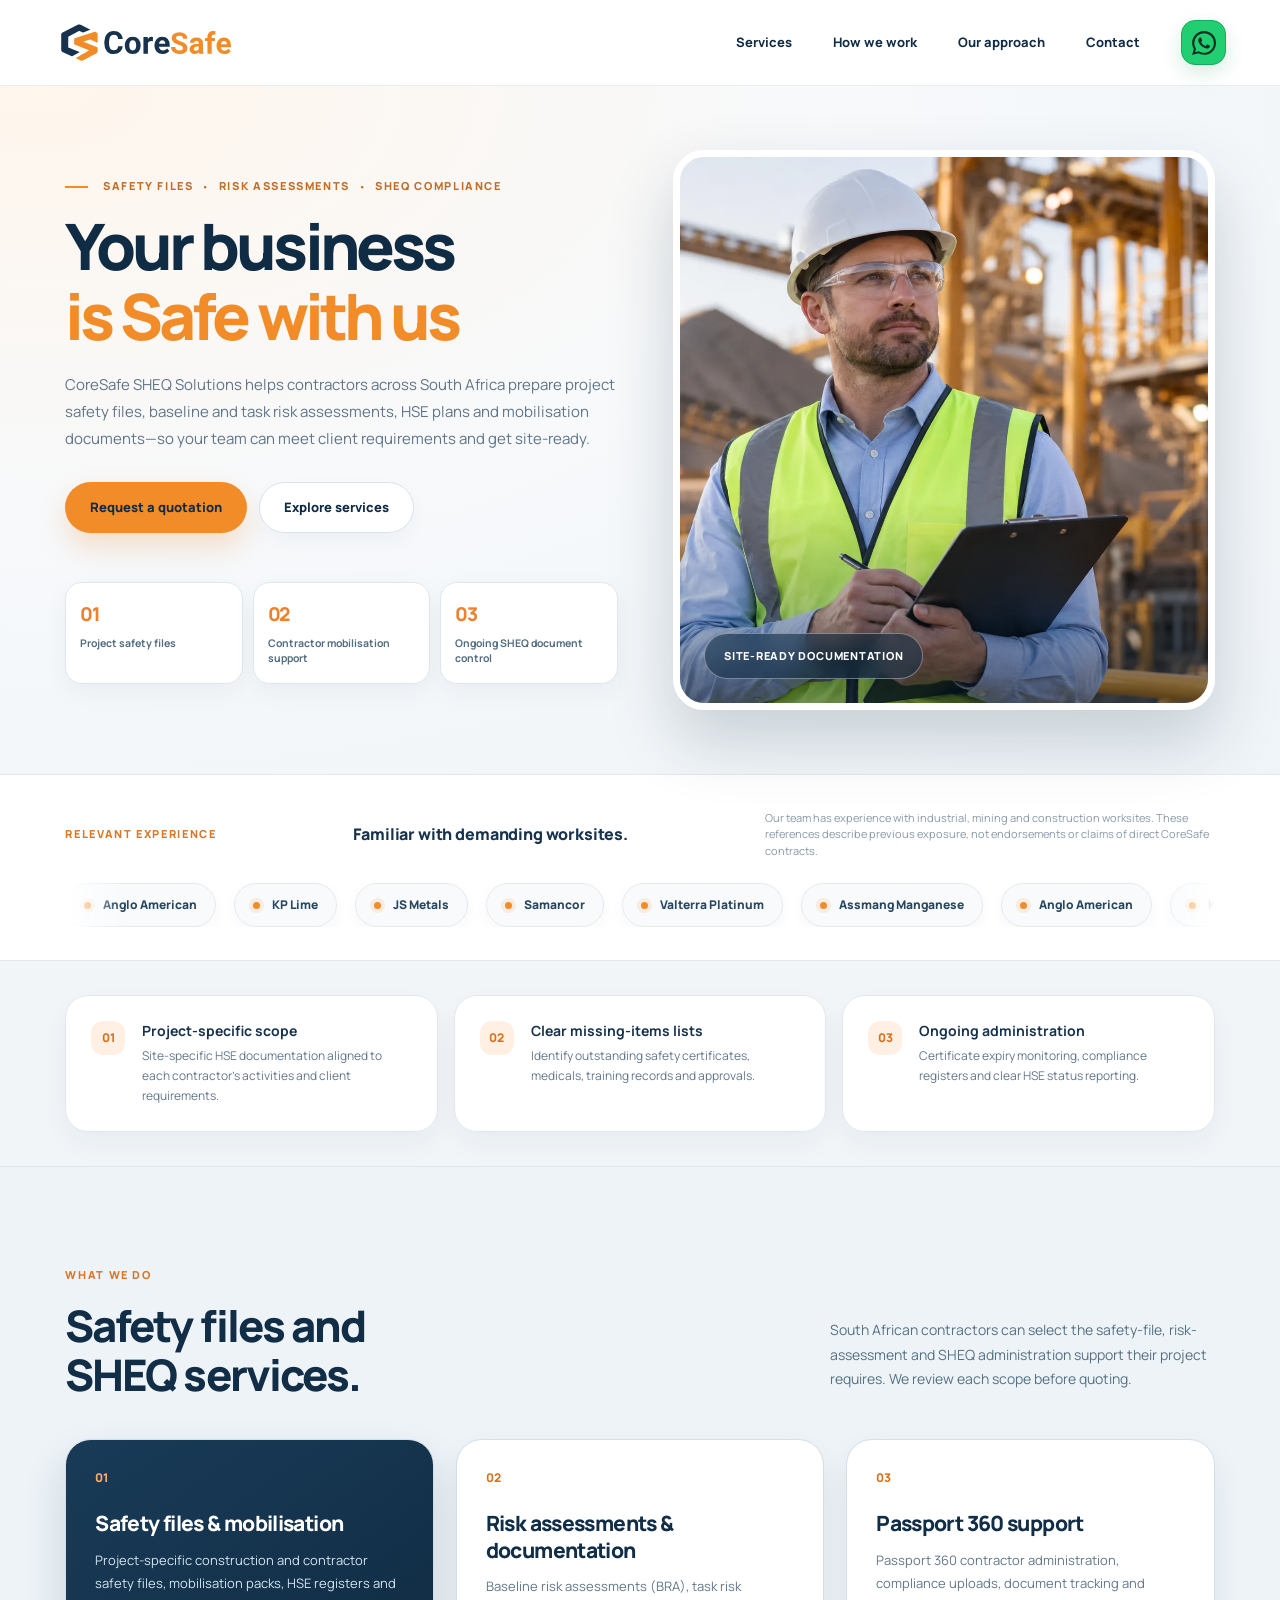
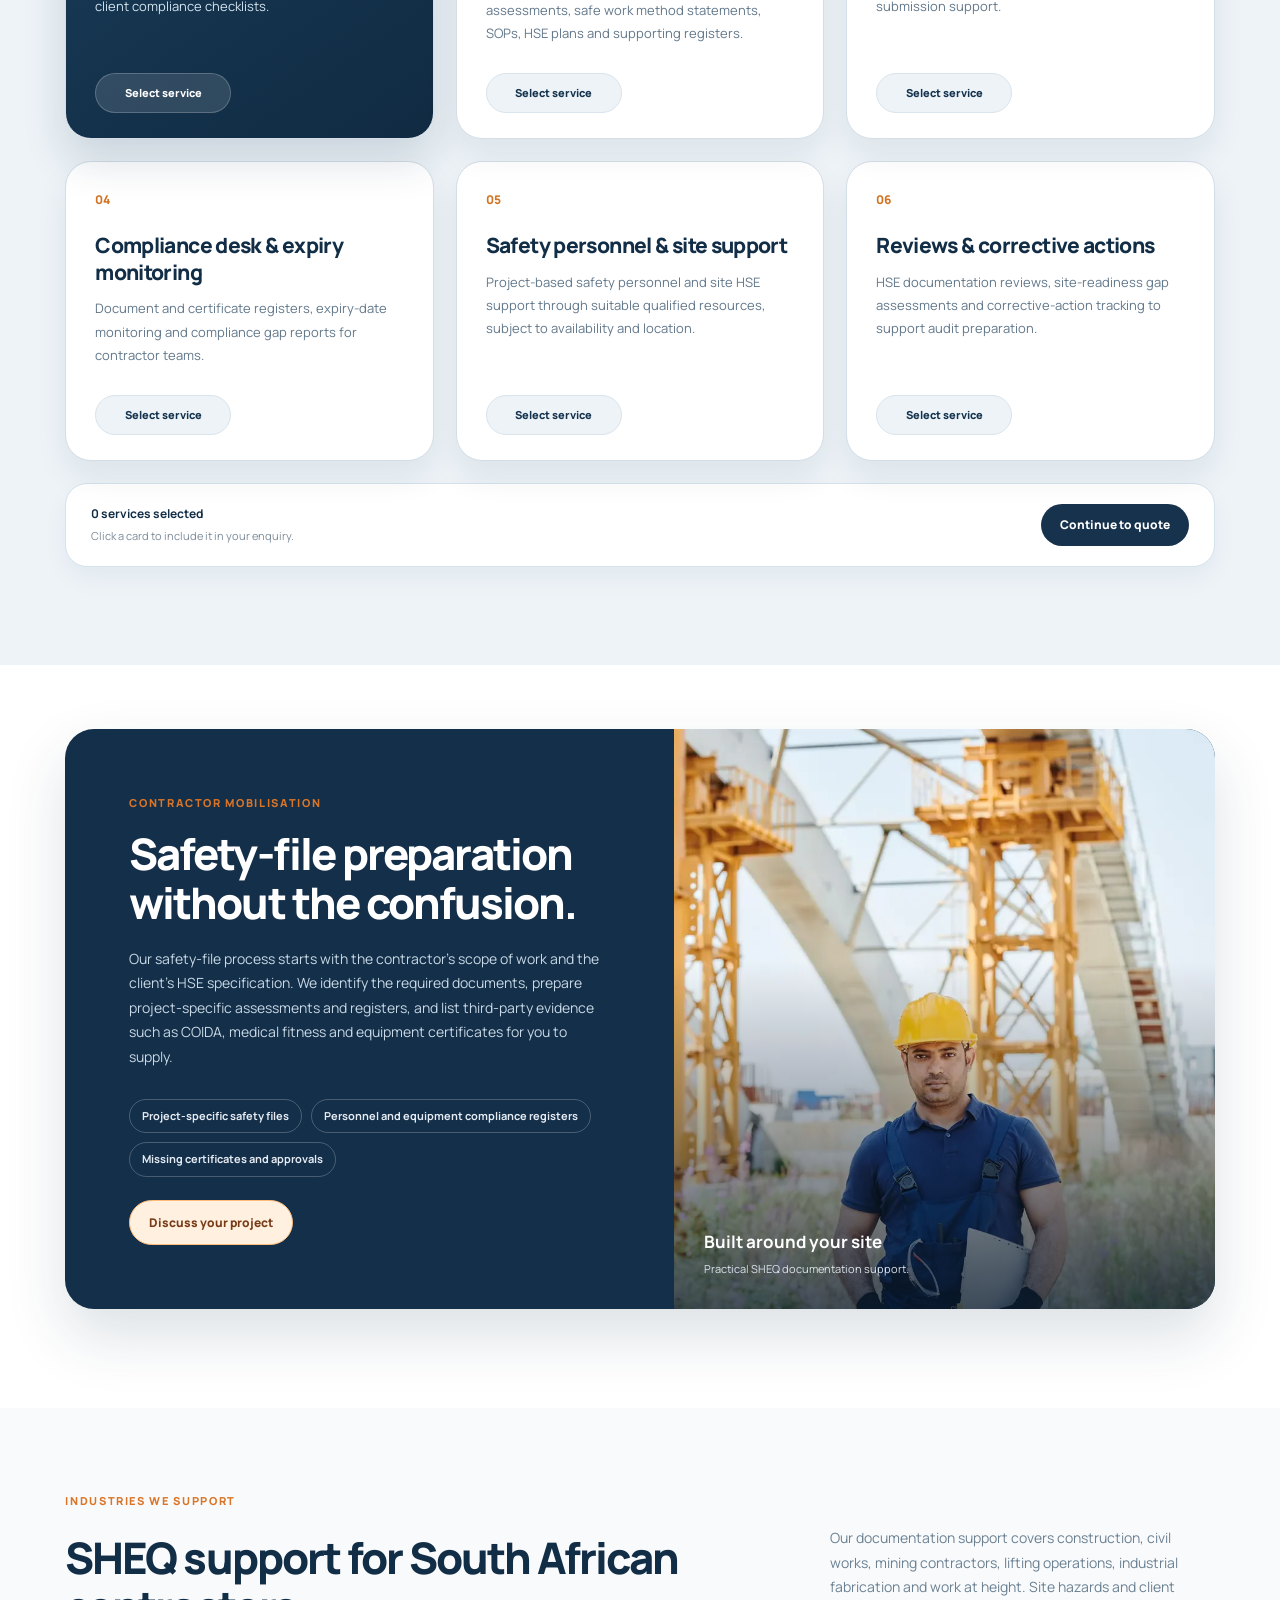
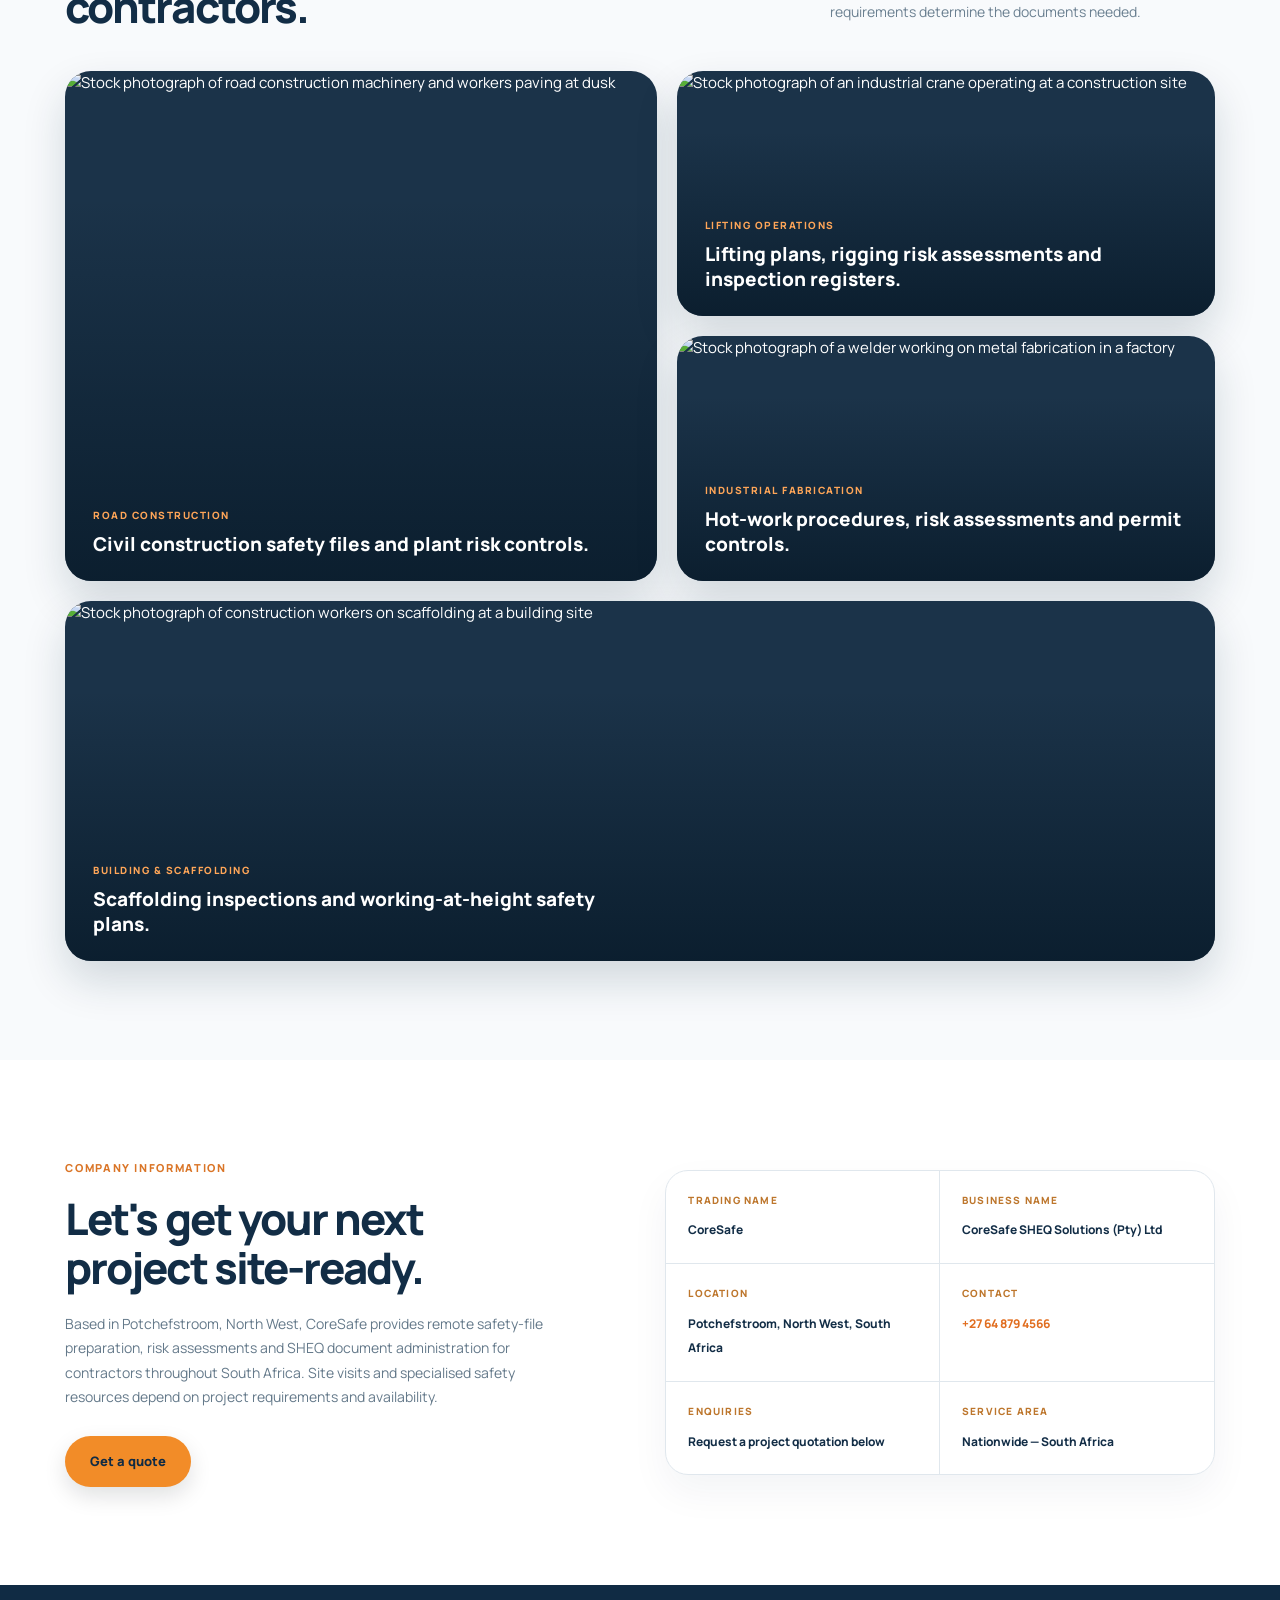
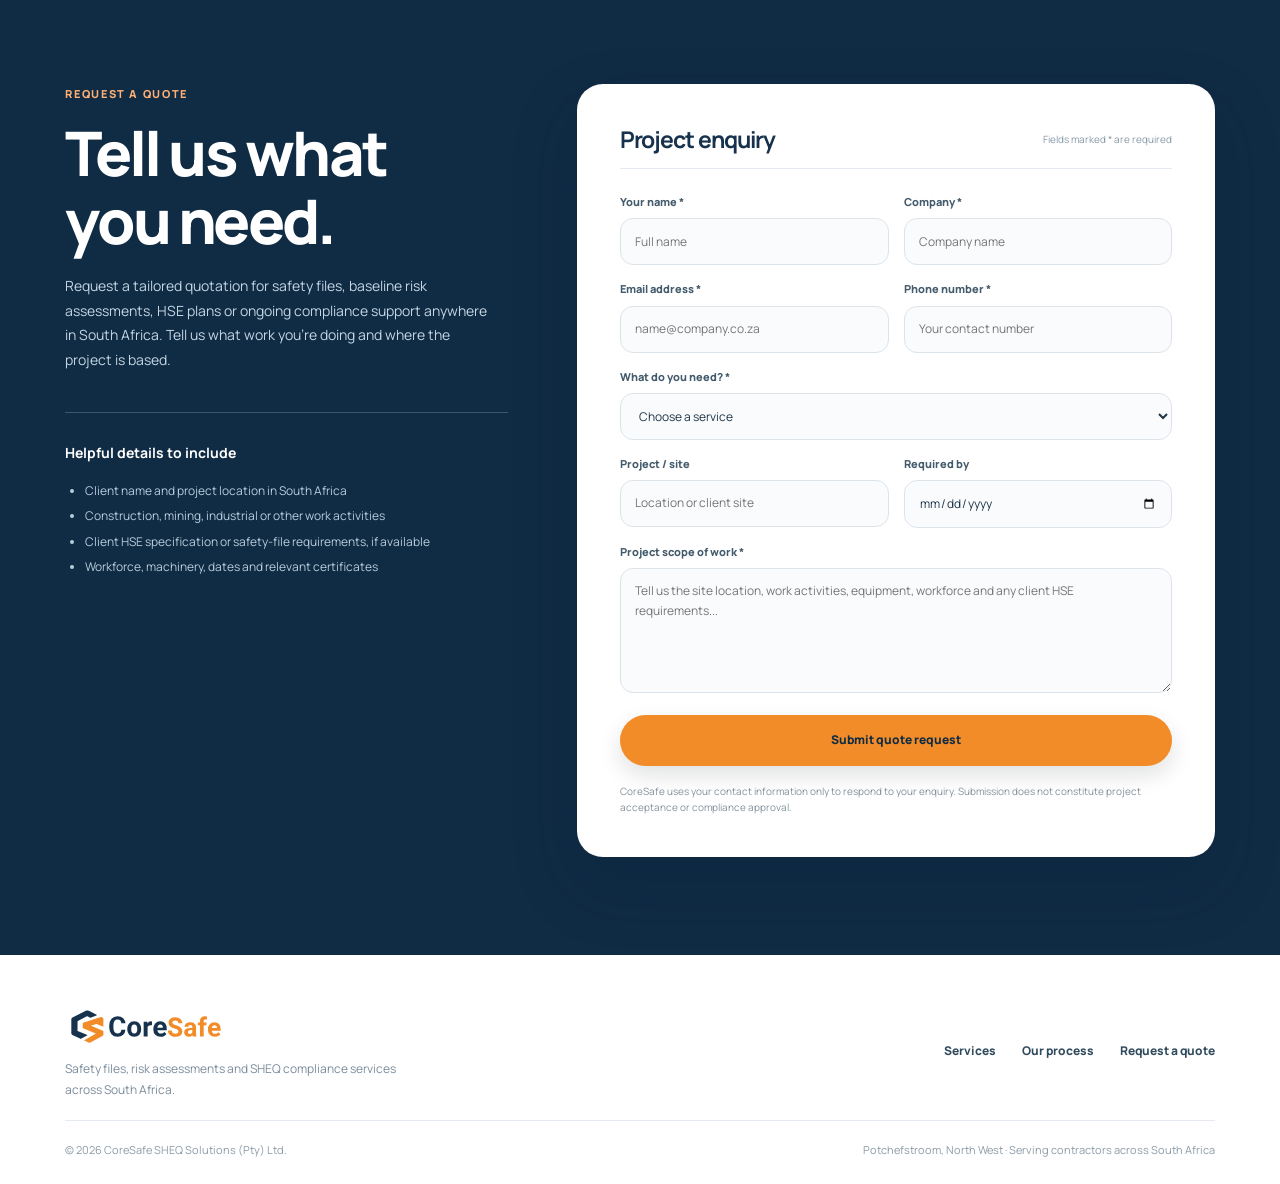
==== commit 6b8de957: "Add files via upload" ====
--- a/CoreSafe_V18_Standalone_Preview.html
+++ b/CoreSafe_V18_Standalone_Preview.html
@@ -9,14 +9,14 @@
 <meta content="website" property="og:type"/>
 <meta content="Safety Files &amp; SHEQ Compliance South Africa | CoreSafe" property="og:title"/>
 <meta content="Project safety files, risk assessments, method statements and ongoing SHEQ compliance administration for contractors across South Africa." property="og:description"/>
-<meta content="https://coresafesa.netlify.app/assets/site-inspection.webp" property="og:image"/>
+<meta content="https://coresafe.co.za/assets/site-inspection.webp" property="og:image"/>
 <title>Safety Files &amp; SHEQ Compliance South Africa | CoreSafe</title>
-<link href="https://coresafesa.netlify.app/" rel="canonical"/>
+<link href="https://coresafe.co.za/" rel="canonical"/>
 <meta content="index, follow, max-image-preview:large" name="robots"/>
-<meta content="https://coresafesa.netlify.app/" property="og:url"/>
+<meta content="https://coresafe.co.za/" property="og:url"/>
 <meta content="CoreSafe SHEQ Solutions" property="og:site_name"/>
 <meta content="summary_large_image" name="twitter:card"/>
-<script type="application/ld+json">{"@context":"https://schema.org","@type":"ProfessionalService","@id":"https://coresafesa.netlify.app/#business","name":"CoreSafe SHEQ Solutions (Pty) Ltd","alternateName":"CoreSafe","url":"https://coresafesa.netlify.app/","image":"https://coresafesa.netlify.app/assets/site-inspection.webp","logo":"https://coresafesa.netlify.app/assets/coresafe-logo.svg","telephone":"+27 64 879 4566","description":"South African SHEQ consultancy supporting contractors with project safety files, baseline and task risk assessments, HSE plans, mobilisation documents and ongoing compliance administration.","address":{"@type":"PostalAddress","addressLocality":"Potchefstroom","addressRegion":"North West","addressCountry":"ZA"},"areaServed":{"@type":"Country","name":"South Africa"},"hasOfferCatalog":{"@type":"OfferCatalog","name":"Safety and SHEQ support services","itemListElement":[{"@type":"OfferCatalog","name":"Project safety files and contractor mobilisation"},{"@type":"OfferCatalog","name":"Baseline and task risk assessments and SHEQ documentation"},{"@type":"OfferCatalog","name":"Passport 360 contractor administration"},{"@type":"OfferCatalog","name":"Compliance registers and certificate expiry monitoring"},{"@type":"OfferCatalog","name":"Safety personnel and site support subject to availability"},{"@type":"OfferCatalog","name":"HSE reviews and corrective-action support"}]}}</script>
+<script type="application/ld+json">{"@context":"https://schema.org","@type":"ProfessionalService","@id":"https://coresafe.co.za/#business","name":"CoreSafe SHEQ Solutions (Pty) Ltd","alternateName":"CoreSafe","url":"https://coresafe.co.za/","image":"https://coresafe.co.za/assets/site-inspection.webp","logo":"https://coresafe.co.za/assets/coresafe-logo.svg","telephone":"+27 64 879 4566","description":"South African SHEQ consultancy supporting contractors with project safety files, baseline and task risk assessments, HSE plans, mobilisation documents and ongoing compliance administration.","address":{"@type":"PostalAddress","addressLocality":"Potchefstroom","addressRegion":"North West","addressCountry":"ZA"},"areaServed":{"@type":"Country","name":"South Africa"},"hasOfferCatalog":{"@type":"OfferCatalog","name":"Safety and SHEQ support services","itemListElement":[{"@type":"OfferCatalog","name":"Project safety files and contractor mobilisation"},{"@type":"OfferCatalog","name":"Baseline and task risk assessments and SHEQ documentation"},{"@type":"OfferCatalog","name":"Passport 360 contractor administration"},{"@type":"OfferCatalog","name":"Compliance registers and certificate expiry monitoring"},{"@type":"OfferCatalog","name":"Safety personnel and site support subject to availability"},{"@type":"OfferCatalog","name":"HSE reviews and corrective-action support"}]}}</script>
 <link href="[data-uri]" rel="icon"/>
 <link href="https://fonts.googleapis.com" rel="preconnect"/>
 <link crossorigin="" href="https://fonts.gstatic.com" rel="preconnect"/>
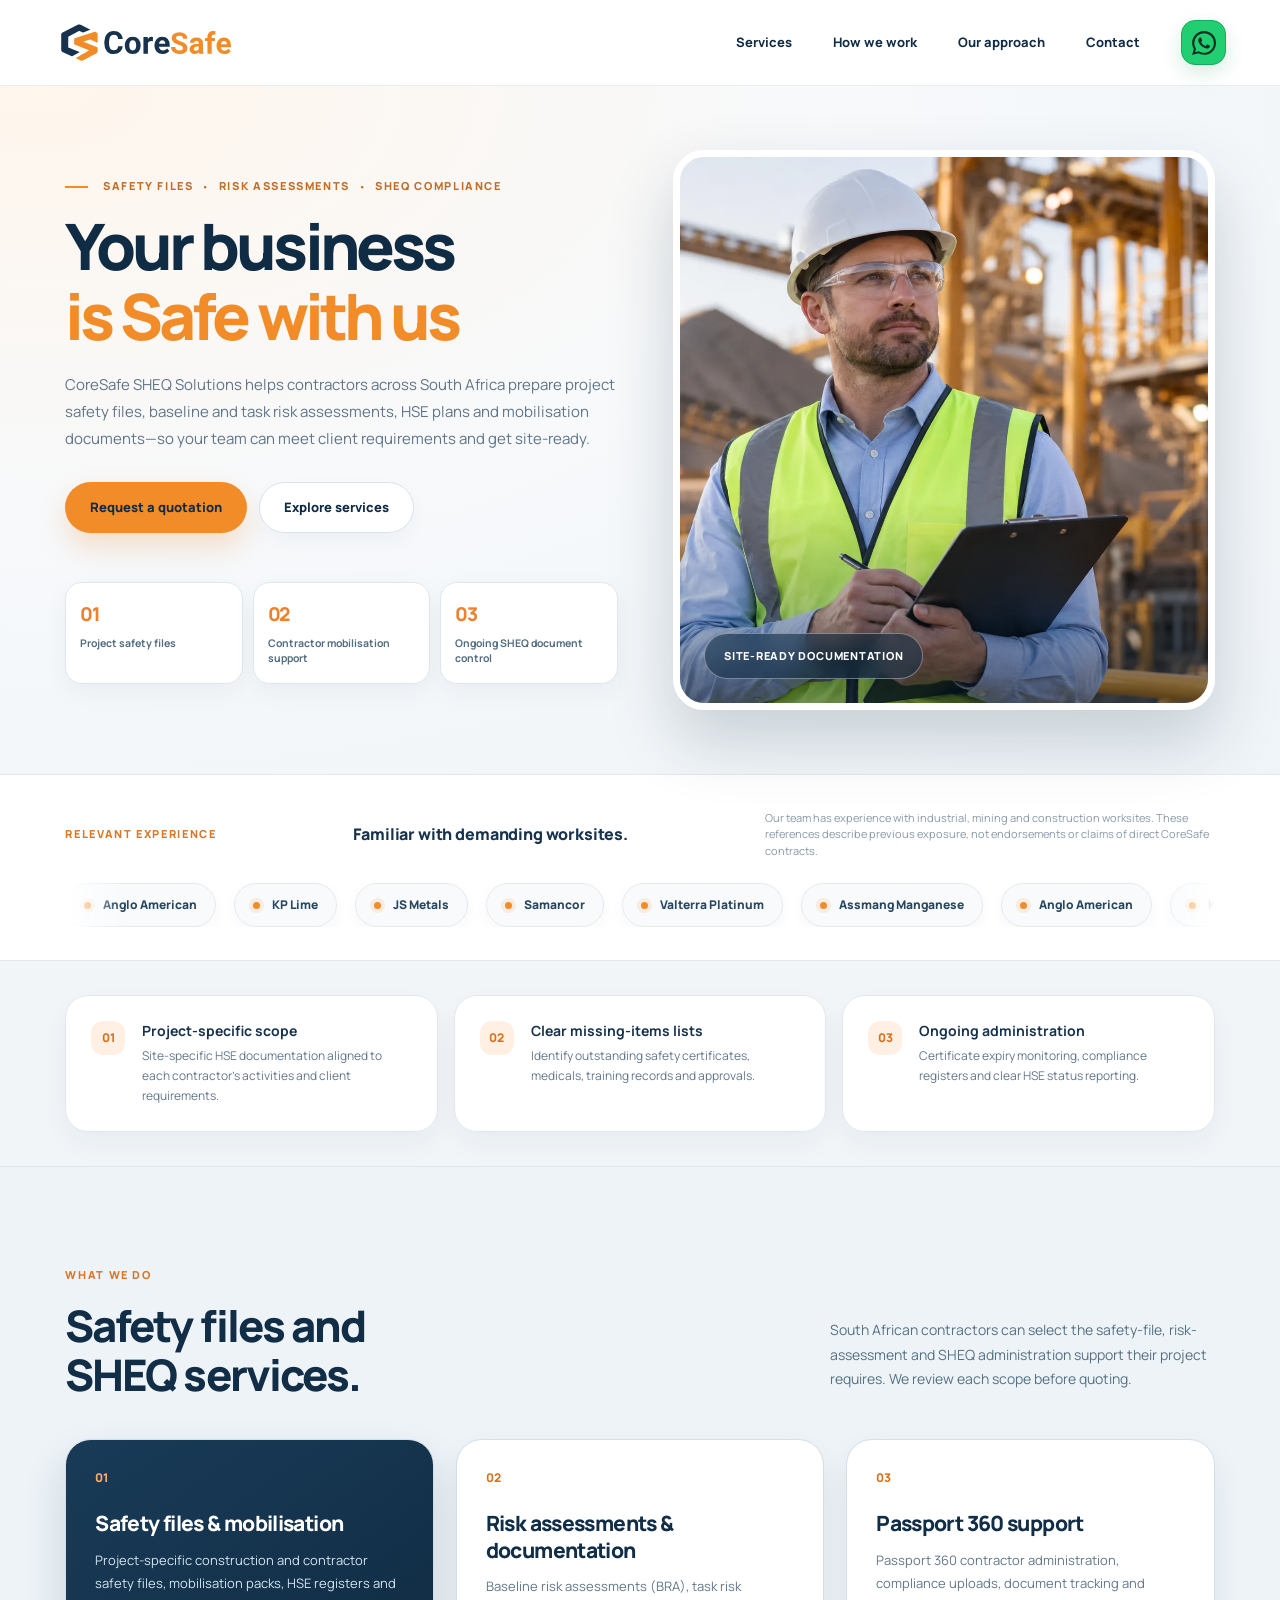
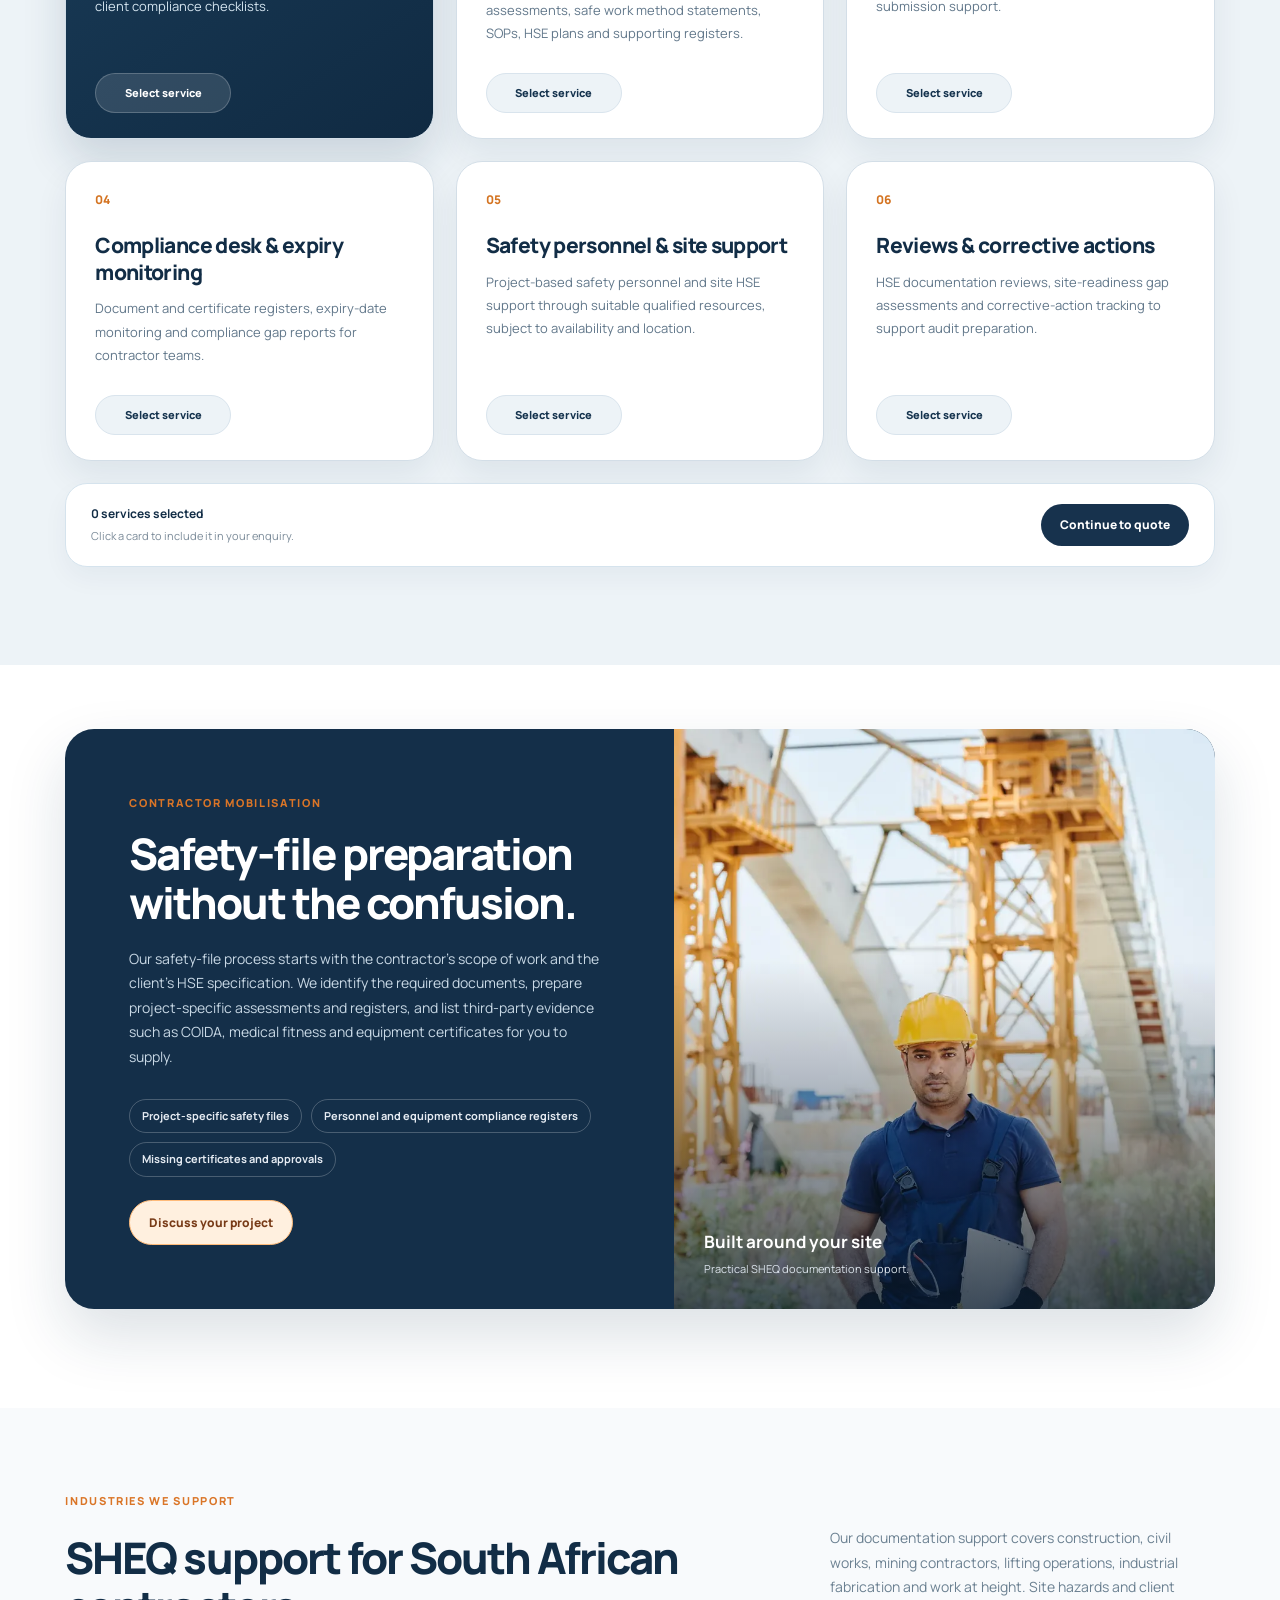
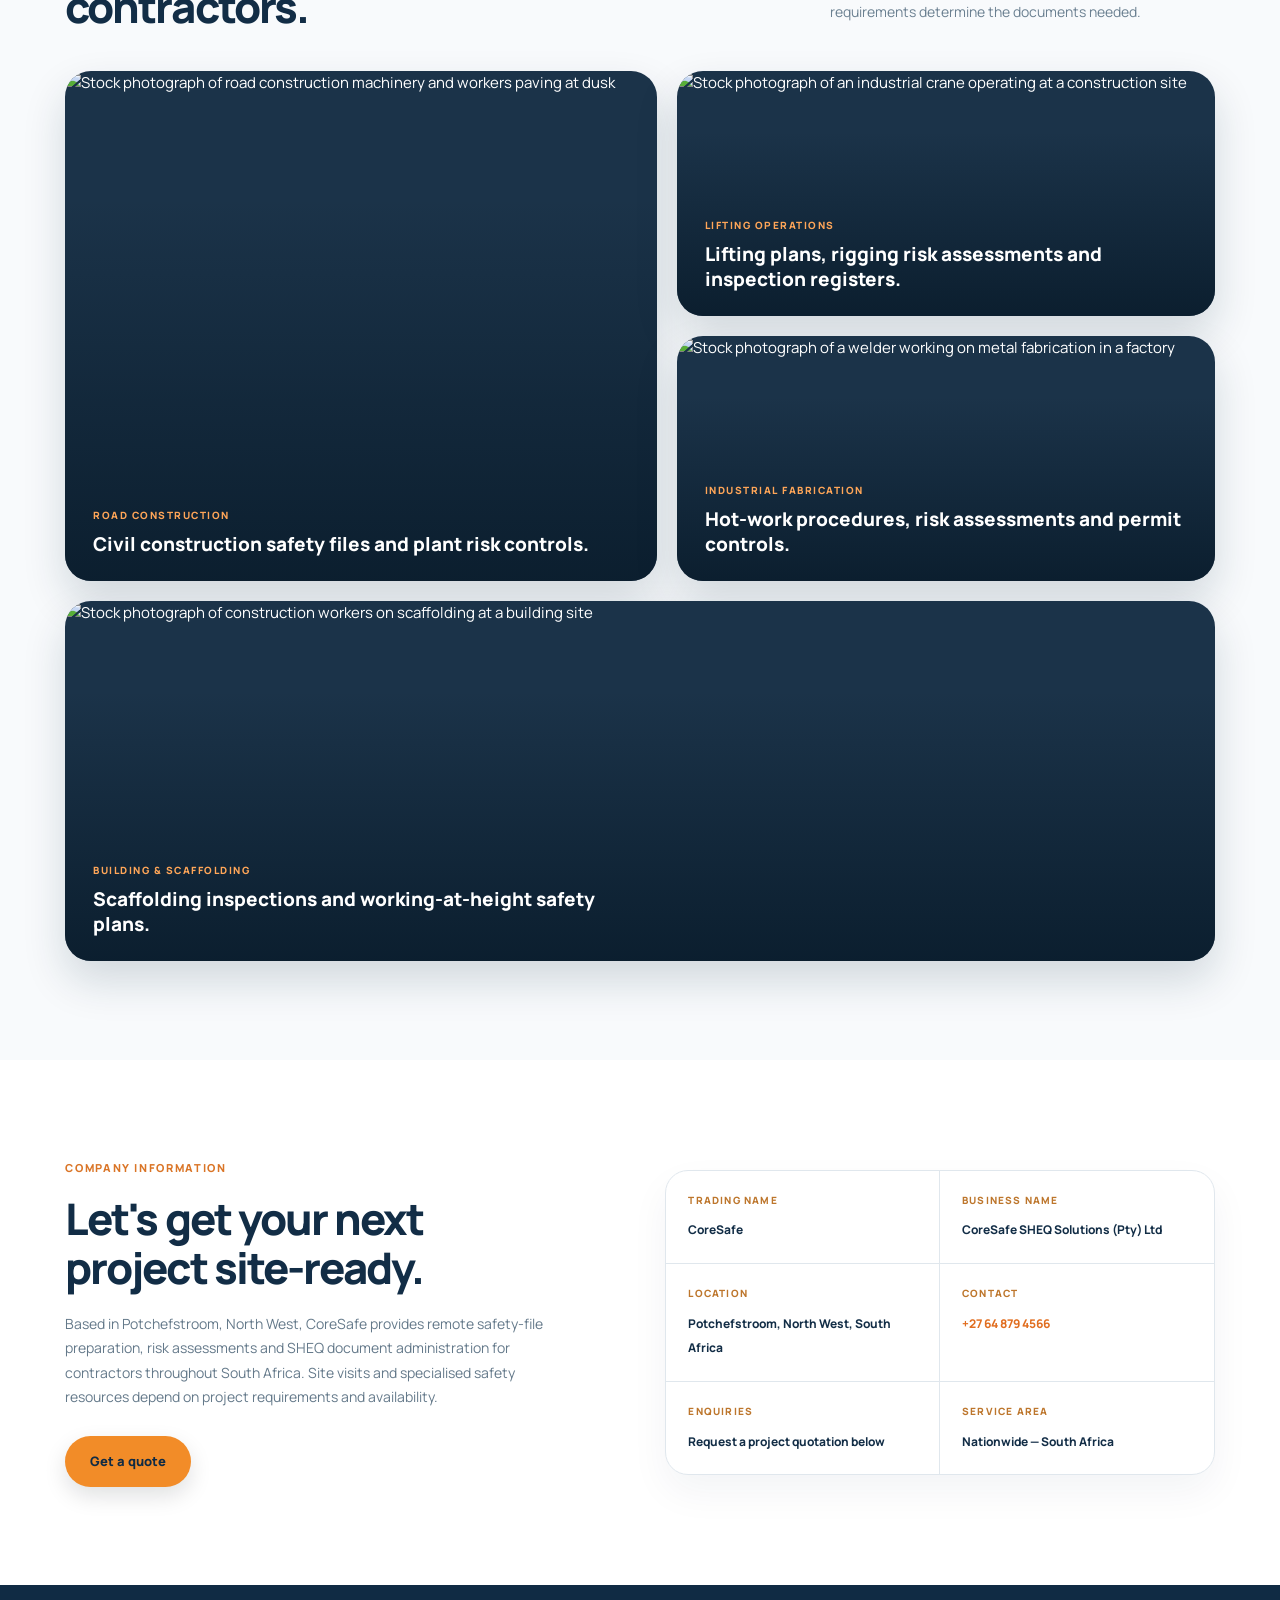
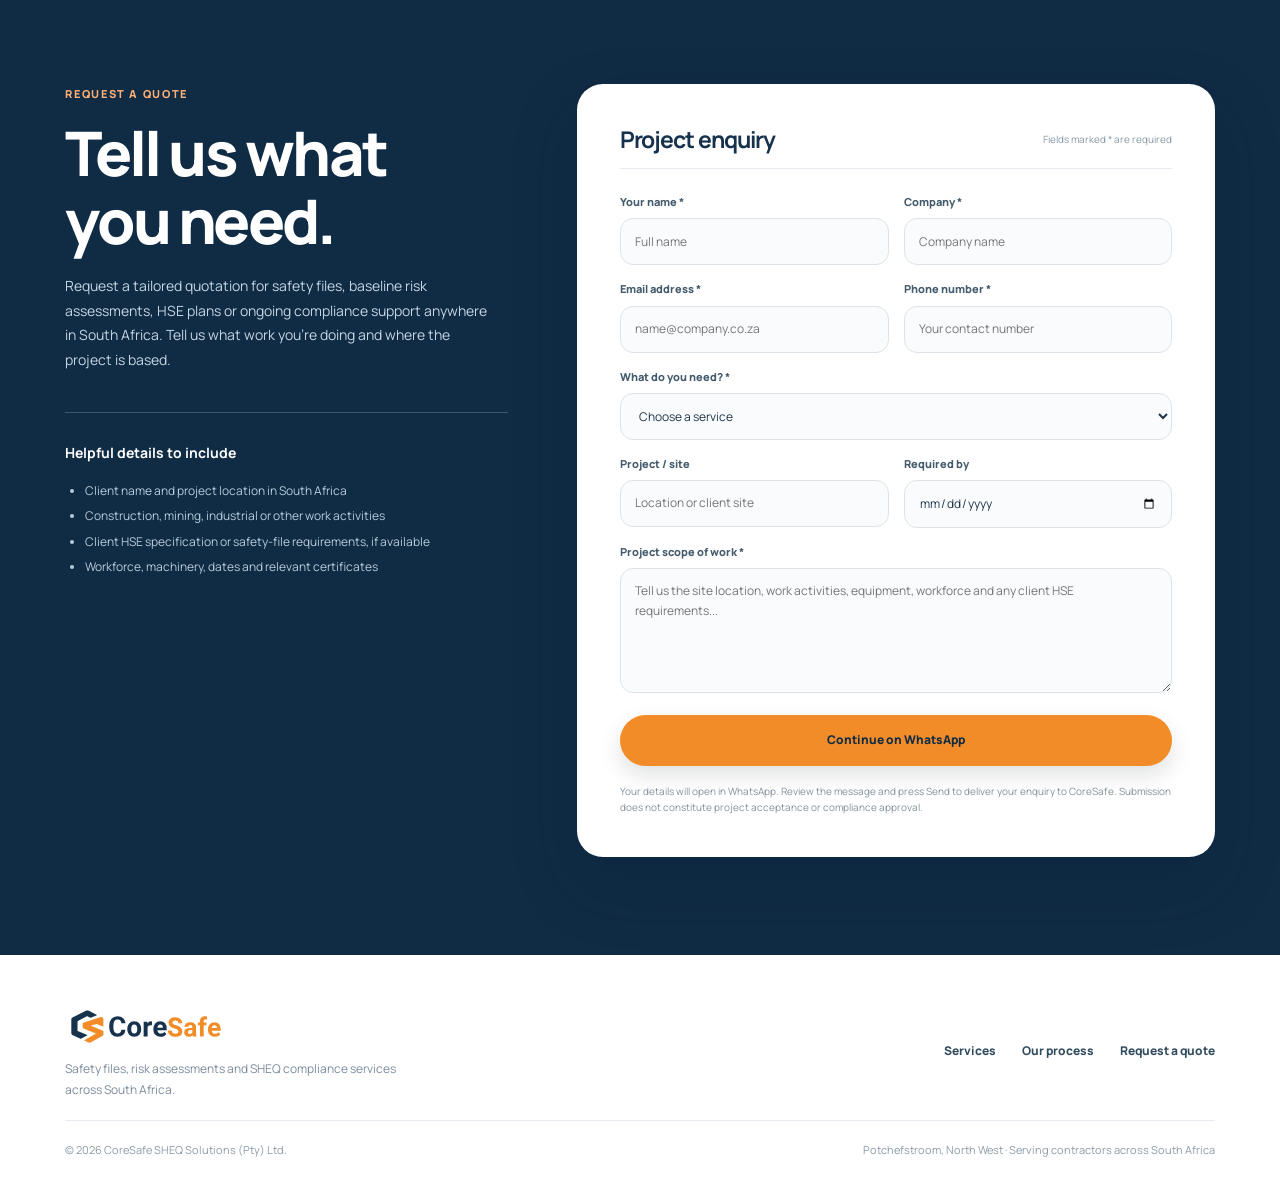
==== commit ae4dff74: "Add files via upload" ====
--- a/CoreSafe_V18_Standalone_Preview.html
+++ b/CoreSafe_V18_Standalone_Preview.html
@@ -286,7 +286,43 @@
 const dialog=$('#photo-dialog');document.querySelectorAll('[data-photo]').forEach(btn=>btn.addEventListener('click',()=>{if(!dialog?.showModal)return;const img=$('#dialog-image');img.src=btn.dataset.photo;img.alt=btn.dataset.caption||'CoreSafe project photo';$('#dialog-caption').textContent=btn.dataset.caption||'';dialog.showModal();}));dialog?.addEventListener('click',e=>{if(e.target===dialog)dialog.close()});
 const form=$('#quote-form'),formNotice=$('#form-notice');function formMsg(){const d=new FormData(form);const list=[`Hi CoreSafe, please quote me for the following:`,`Name: ${d.get('name')||'Not supplied'}`,`Company: ${d.get('company')||'Not supplied'}`,`Phone: ${d.get('phone')||'Not supplied'}`,`Email: ${d.get('email')||'Not supplied'}`,`Services: ${d.get('selected-services')||d.get('service')||'Not selected'}`,`Main service: ${d.get('service')||'Not selected'}`,`Site: ${d.get('site')||'Not supplied'}`,`Needed by: ${d.get('required-date')||'Not specified'}`,`Scope: ${d.get('scope')||'Not supplied'}`];return list.join('\n')}
 
-form?.addEventListener('submit',e=>{if(location.protocol==='file:'){e.preventDefault();formNotice.hidden=false;formNotice.textContent='This is a local preview. The quote form will submit once the site is deployed to Netlify. To test form delivery, deploy to Netlify and submit a test enquiry.';formNotice.scrollIntoView({behavior:'smooth',block:'nearest'});}});
+// A customer must press Send in WhatsApp; wa.me cannot automatically send messages.
+// Open WhatsApp directly in the user's submit gesture so popup blockers don't interfere.
+// Keep the existing Netlify Forms submission as an independent backup of the enquiry.
+form?.addEventListener('submit',event=>{
+  event.preventDefault();
+  if(!form.reportValidity())return;
+  const d=new FormData(form);
+  if(String(d.get('bot-field')||'').trim())return;
+
+  const whatsappLink=waUrl(formMsg());
+  const openTab=window.open(whatsappLink,'_blank');
+  if(openTab){try{openTab.opener=null}catch(_e){/* cross-origin window */}}
+
+  if(formNotice){
+    formNotice.hidden=false;
+    formNotice.textContent='WhatsApp is ready with your enquiry details. Please press Send in WhatsApp to deliver the message to CoreSafe.';
+  }
+
+  // Preserve an independent record in Netlify Forms where the site is actually hosted.
+  // This is best effort; sending the WhatsApp message is still the customer's action.
+  const hosted=/^(?:www\.)?coresafe\.co\.za$|\.netlify\.app$/i.test(location.hostname);
+  if(hosted){
+    fetch('/',{
+      method:'POST',
+      headers:{'Content-Type':'application/x-www-form-urlencoded'},
+      body:new URLSearchParams(d).toString(),
+      keepalive:true
+    }).then(response=>{
+      if(!response.ok)throw new Error('Form backup failed');
+    }).catch(()=>{
+      if(formNotice)formNotice.textContent='WhatsApp is ready with your enquiry details. Please press Send in WhatsApp; the website backup could not be confirmed.';
+    });
+  }
+
+  // If the browser blocks a new tab, navigate in the current tab instead.
+  if(!openTab)window.location.assign(whatsappLink);
+});
 $('#year').textContent=new Date().getFullYear();
 $('#back-to-top')?.addEventListener('click',()=>window.scrollTo({top:0,behavior:window.matchMedia('(prefers-reduced-motion: reduce)').matches?'auto':'smooth'}));
 let ticking=false;function scrollInfo(){const max=document.documentElement.scrollHeight-innerHeight;if($('#page-progress'))$('#page-progress').style.width=(max>0?Math.max(0,Math.min(100,scrollY/max*100)):0)+'%';$('#site-header').classList.toggle('scrolled',scrollY>14);const wa=$('.header-whatsapp');if(wa)wa.classList.toggle('is-pinned',scrollY>90);const backToTop=$('#back-to-top');if(backToTop)backToTop.hidden=scrollY<420;ticking=false}addEventListener('scroll',()=>{if(!ticking){ticking=true;requestAnimationFrame(scrollInfo)}},{passive:true});scrollInfo();
@@ -355,12 +391,12 @@
 </div></section>
 <section aria-labelledby="quote-title" class="section quote-section" id="quote"><div class="quote-layout">
 <div class="quote-copy" data-reveal="left"><p class="eyebrow light">Request a quote</p><h2 id="quote-title">Tell us what<br/>you need.</h2><p>Request a tailored quotation for safety files, baseline risk assessments, HSE plans or ongoing compliance support anywhere in South Africa. Tell us what work you’re doing and where the project is based.</p><div class="quote-guide"><strong>Helpful details to include</strong><ul><li>Client name and project location in South Africa</li><li>Construction, mining, industrial or other work activities</li><li>Client HSE specification or safety-file requirements, if available</li><li>Workforce, machinery, dates and relevant certificates</li></ul></div></div>
-<form action="/thank-you.html" class="quote-form" data-netlify="true" data-reveal="right" id="quote-form" method="POST" name="coresafe-quote-request" netlify-honeypot="bot-field">
+<form action="/" class="quote-form" data-netlify="true" data-reveal="right" id="quote-form" method="POST" name="coresafe-quote-request" netlify-honeypot="bot-field">
 <input name="form-name" type="hidden" value="coresafe-quote-request"/><input id="selected-services" name="selected-services" type="hidden" value=""/><p class="honeypot"><label>Don't fill this field<input autocomplete="off" name="bot-field" tabindex="-1"/></label></p>
 <div class="form-top"><h3>Project enquiry</h3><span>Fields marked * are required</span></div>
 <div class="selected-services-visible" hidden="" id="selected-services-visible"><strong>Your selected services</strong><div class="chips" id="selected-chips"></div></div>
 <div class="form-grid"><label><span>Your name *</span><input autocomplete="name" name="name" placeholder="Full name" required="" type="text"/></label><label><span>Company *</span><input autocomplete="organization" name="company" placeholder="Company name" required="" type="text"/></label><label><span>Email address *</span><input autocomplete="email" name="email" placeholder="name@company.co.za" required="" type="email"/></label><label><span>Phone number *</span><input autocomplete="tel" name="phone" placeholder="Your contact number" required="" type="tel"/></label><label class="full"><span>What do you need? *</span><select id="primary-service" name="service" required=""><option value="">Choose a service</option><option>Safety files &amp; mobilisation</option><option>Risk assessments &amp; SHEQ documents</option><option>Passport 360 support</option><option>Compliance desk &amp; expiry monitoring</option><option>Safety personnel &amp; site support</option><option>HSE reviews &amp; corrective actions</option><option>Other / Not sure yet</option></select></label><label><span>Project / site</span><input name="site" placeholder="Location or client site"/></label><label><span>Required by</span><input name="required-date" type="date"/></label><label class="full"><span>Project scope of work *</span><textarea name="scope" placeholder="Tell us the site location, work activities, equipment, workforce and any client HSE requirements..." required="" rows="5"></textarea></label></div>
-<div class="form-actions"><button class="button orange submit-button" type="submit">Submit quote request </button></div><p aria-live="polite" class="form-notice" hidden="" id="form-notice" role="status"></p><p class="form-fine">CoreSafe uses your contact information only to respond to your enquiry. Submission does not constitute project acceptance or compliance approval.</p>
+<div class="form-actions"><button class="button orange submit-button" type="submit">Continue on WhatsApp </button></div><p aria-live="polite" class="form-notice" hidden="" id="form-notice" role="status"></p><p class="form-fine">Your details will open in WhatsApp. Review the message and press Send to deliver your enquiry to CoreSafe. Submission does not constitute project acceptance or compliance approval.</p>
 </form>
 </div></section>
 </main>
